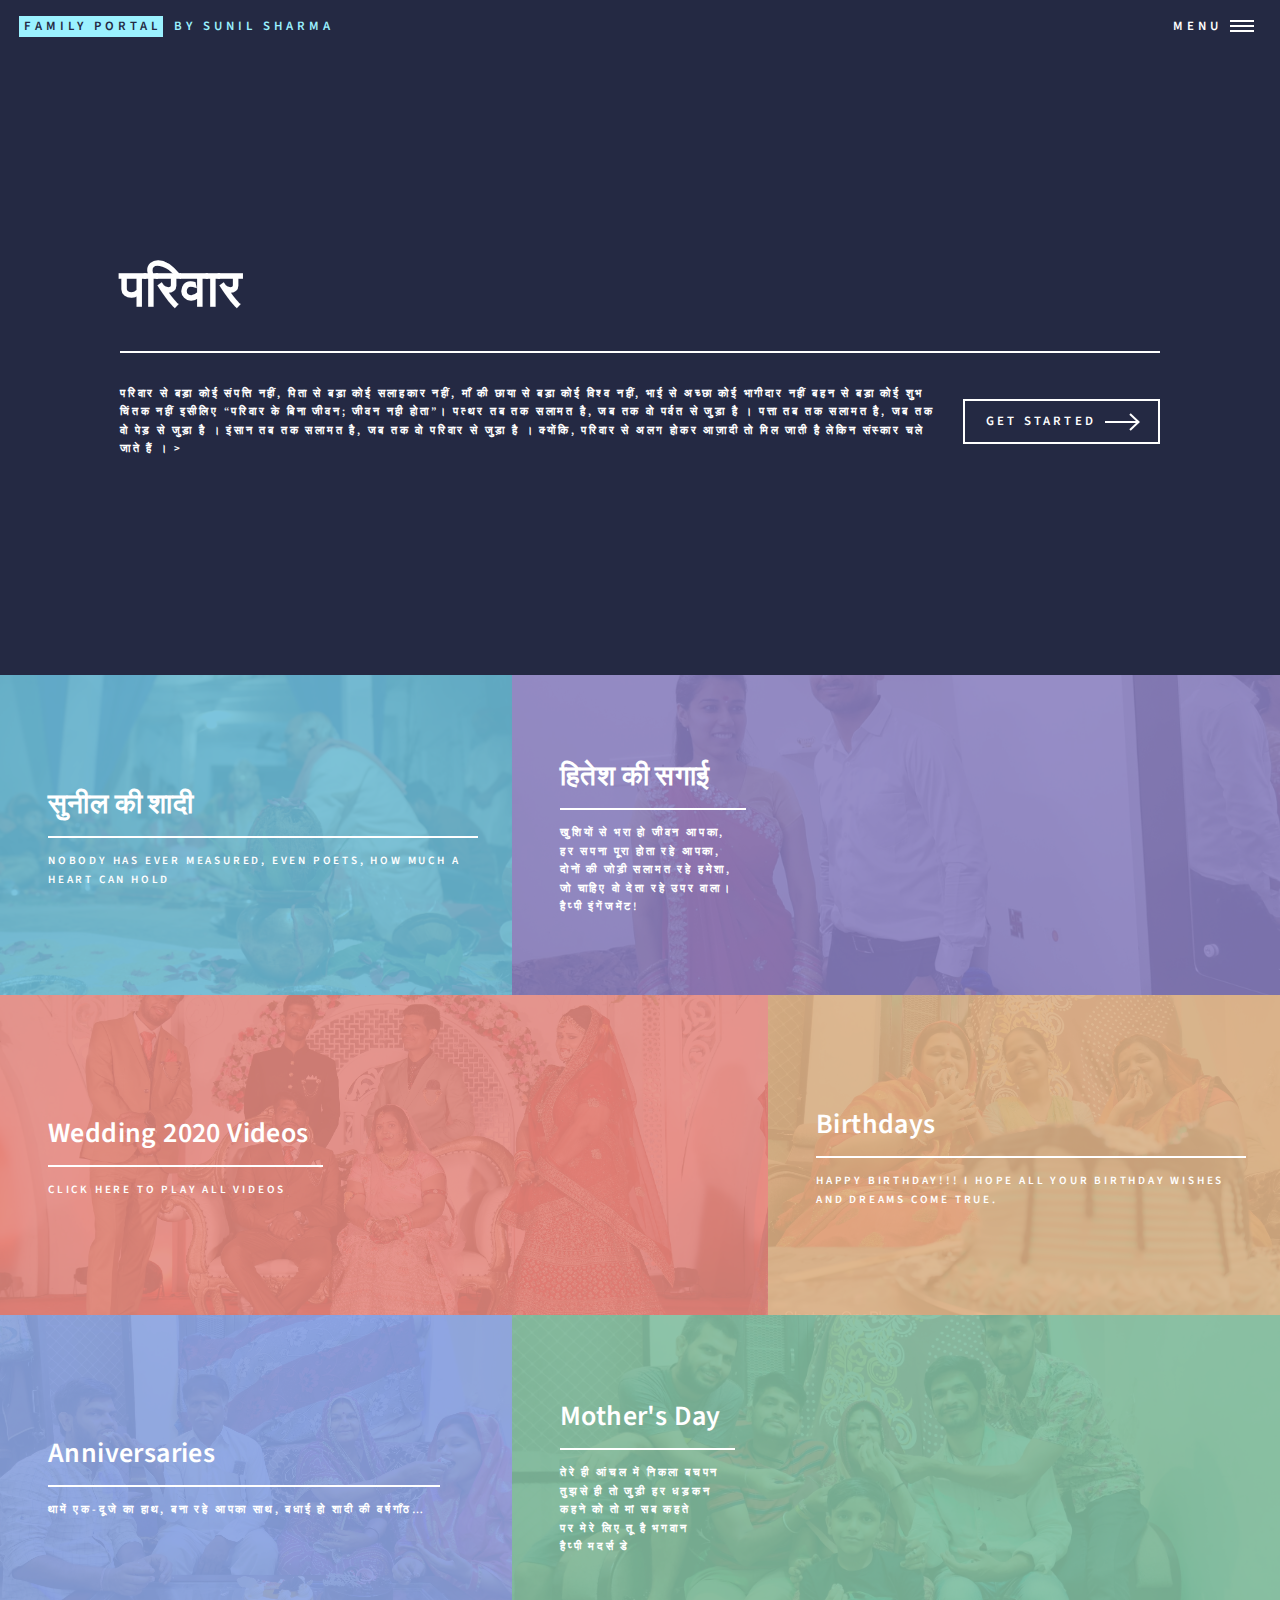
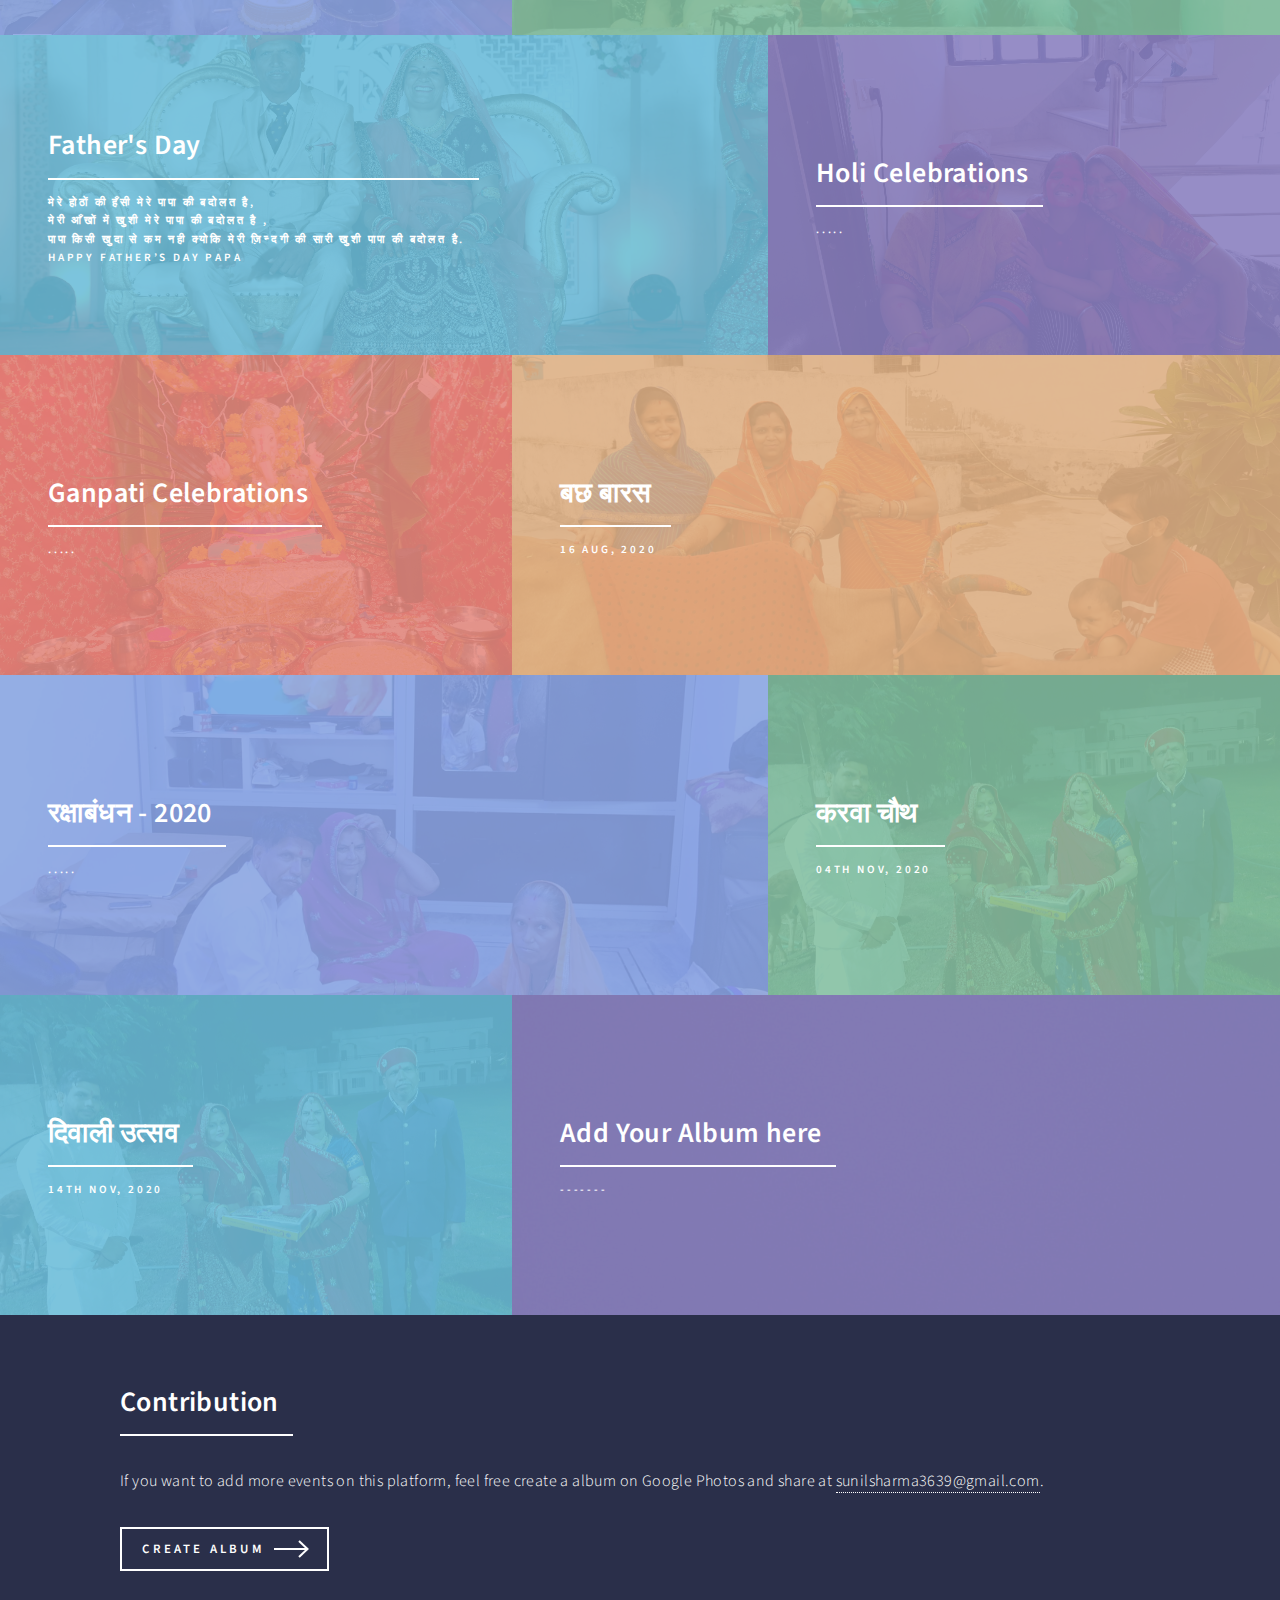
==== index.html @ 364ab940 "sss" ====
<!DOCTYPE HTML>
<!--
	Forty by HTML5 UP
	html5up.net | @ajlkn
	Free for personal and commercial use under the CCA 3.0 license (html5up.net/license)
-->
<html>
	<head>
		<title>गंगा - प्रेम  </title>
		<meta charset="utf-8" />
		<meta name="viewport" content="width=device-width, initial-scale=1, user-scalable=no" />
		<link rel="stylesheet" href="assets/css/main.css" />
		<noscript><link rel="stylesheet" href="assets/css/noscript.css" /></noscript>
		<!-- Global site tag (gtag.js) - Google Analytics -->
<script async src="https://www.googletagmanager.com/gtag/js?id=G-GB2137MVP3"></script>
<script>
  window.dataLayer = window.dataLayer || [];
  function gtag(){dataLayer.push(arguments);}
  gtag('js', new Date());

  gtag('config', 'G-GB2137MVP3');
</script>
	</head>
	<body class="is-preload">

		<!-- Wrapper -->
			<div id="wrapper">

				<!-- Header -->
					<header id="header" class="alt">
						<a href="index.html" class="logo"><strong>Family Portal</strong> <span>by Sunil Sharma</span></a>
						<nav>
							<a href="#menu">Menu</a>
						</nav>
					</header>

				<!-- Menu -->
					<nav id="menu">
						<ul class="links">
							<li><a class="button primary" href="index.html">Home</a></li>
							<li><a href="wedding_2020.html">Wedding 2020</a></li>
							<li><a href="birthdays.html"> Birthdays </a></li>
							<li><a href="ganpati.html"> Ganpati Celebrations </a></li>
							<li><a href="holi.html"> Holi Celebrations </a></li>
							<li><a href="gallery.html"> Gallery </a></li>
							<li><a href="rakhi.html"> Rakhi Celebrations </a></li>
              				<li><a href="celebrations.html" >Celebrations</a></li>
						</ul>
						<ul class="actions stacked">
							<li><a href="index.html" class="button primary fit">Celebrations</a></li>
						</ul>
					</nav>

				<!-- Banner -->
					<section id="banner" class="major">
						<div class="inner">
							<header class="major">
								<h1>परिवार </h1>
							</header>
							<div class="content">
								<p><b>परिवार से बड़ा कोई संपत्ति नहीं, पिता से बड़ा कोई सलाहकार नहीं, माँ की छाया से बड़ा कोई विश्व नहीं, भाई से अच्छा कोई भागीदार नहीं बहन से बड़ा कोई शुभ चिंतक नहीं इसीलिए “परिवार के बिना जीवन; जीवन नही होता”।
पत्थर तब तक सलामत है,
जब तक वो पर्वत से जुड़ा है ।
पत्ता तब तक सलामत है,
जब तक वो पेड़ से जुड़ा है ।
इंसान तब तक सलामत है,
जब तक वो परिवार से जुड़ा है ।
क्योंकि,
परिवार से अलग होकर
आज़ादी तो मिल जाती है
लेकिन
संस्कार चले जाते हैं ।
</b>></p>
								<ul class="actions">
									<li><a href="#one" class="button next scrolly">Get Started</a></li>
								</ul>
							</div>
						</div>
					</section>

				<!-- Main -->
					<div id="main">

						<!-- One -->
							<section id="one" class="tiles">
								<article>
									<span class="image">
										<img src="images/02.jpg" alt="" />
									</span>
									<header class="major">
										<h3><a href="wedding_2020.html" class="link">सुनील की शादी</a></h3>
										<p>Nobody has ever measured, even poets, how much a heart can hold</p>
									</header>
								</article>
								<article>
									<span class="image">
										<img src="images/01.jpg" alt="" />
									</span>
									<header class="major">
										<h3><a href="https://ggle.io/42Y7" target="_blank" class="link">हितेश की सगाई  </a></h3>
										<p>खुशियों से भरा हो जीवन आपका,<br/>
हर सपना पूरा होता रहे आपका,<br/>
दोनों की जोड़ी सलामत रहे हमेशा,<br/>
जो चाहिए वो देता रहे उपर वाला।<br/>
हैप्पी इंगेंजमेंट!</p>
									</header>
								</article>
								<article>
									<span class="image">
										<img src="images/10.jpg" alt="" />
									</span>
									<header class="major">
										<h3><a href="https://www.youtube.com/embed/RzFokQOn29Y?list=PLGcpkUamrv81zxQT11weHl6ibtLSW1YV_" target="_blank" class="link">Wedding 2020 Videos</a></h3>
										<p>Click here to play all videos</p>
									</header>
								</article>
								<article>
									<span class="image">
										<img src="images/04.jpg" alt="" />
									</span>
									<header class="major">
										<h3><a href="birthdays.html" class="link">Birthdays</a></h3>
										<p>Happy birthday!!! I hope all your birthday wishes and dreams come true.</p>
										
									</header>
								</article>
<article>
									<span class="image">
										<img src="images/22.jpg" alt="" />
									</span>
									<header class="major">
										<h3><a href="https://photos.app.goo.gl/xWJBLrLxw61JEroG9" target="_blank" class="link">Anniversaries</a></h3>
										<p>थामें एक-दूजे का हाथ, बना रहे आपका साथ, बधाई हो शादी की वर्षगाँठ…</p>
										
									</header>
								</article>
								<article>
									<span class="image">
										<img src="images/06.jpg" alt="" />
									</span>
									<header class="major">
										<h3><a href="https://photos.app.goo.gl/3EzQBG4w5gfSGHGVA" target="_blank" class="link">Mother's Day</a></h3>
										<p> तेरे ही आंचल में निकला बचपन<br/>
तुझसे ही तो जुड़ी हर धड़कन<br/>
कहने को तो मां सब कहते<br/>
पर मेरे लिए तू है भगवान<br/>
हैप्पी मदर्स डे</p>
									</header>
								</article>
								<article>
									<span class="image">
										<img src="images/24.jpg" alt="" />
									</span>
									<header class="major">
										<h3><a href="https://photos.app.goo.gl/nxKQePS4Kue2ugHt6" target="_blank" class="link">Father's Day</a></h3>
										<p> मेरे होठों की हँसी मेरे पापा की बदोलत है,<br/> मेरी आँखों में खुशी मेरे पापा की बदोलत है ,<br/> पापा किसी खुदा से कम नही क्योकि मेरी ज़िन्दगी की सारी खुशी पापा की बदोलत है.<br/>
Happy Father’s Day Papa</p>
									</header>
								</article>
								<article>
									<span class="image">
										<img src="images/44.jpg" alt="" />
									</span>
									<header class="major">
										<h3><a href="holi.html" target="_blank" class="link">Holi Celebrations</a></h3>
										<p> .....</p>
									</header>
								</article>
								<article>
									<span class="image">
										<img src="images/45.jpg" alt=ganpati"" />
									</span>
									<header class="major">
										<h3><a href="ganpati" target="_blank" class="link">Ganpati Celebrations</a></h3>
										<p> .....</p>
									</header>
								</article>
								<article>
									<span class="image">
										<img src="images/46.jpg" alt="" />
									</span>
									<header class="major">
										<h3><a href="https://photos.app.goo.gl/ooAcSKcz4zHUpnbc7" target="_blank" class="link">बछ बारस</a></h3>
										<p> 16 Aug, 2020</p>
									</header>
								</article>
								
								<article>
									<span class="image">
										<img src="images/47.jpg" alt="" />
									</span>
									<header class="major">
										<h3><a href="https://photos.app.goo.gl/2mfecpuiC6HrGU4TA" target="_blank" class="link">रक्षाबंधन - 2020</a></h3>
										<p> .....</p>
									</header>
								</article>
								<article>
									<span class="image">
										<img src="images/49.jpg" alt="" />
									</span>
									<header class="major">
										<h3><a href="https://photos.app.goo.gl/ZgZDaSqNqKhDWeYU9" target="_blank" class="link">करवा चौथ </a></h3>
										<p> 04th Nov, 2020</p>
									</header>
								</article>
								<article>
									<span class="image">
										<img src="images/49.jpg" alt="" />
									</span>
									<header class="major">
										<h3><a href="https://photos.app.goo.gl/EnFuXnD3VCogvnyC7" target="_blank" class="link">दिवाली उत्सव  </a></h3>
										<p> 14th Nov, 2020</p>
									</header>
								</article>
								<article>
									<span class="image">
										<img src="images/pic05.jpg" alt="" />
									</span>
									<header class="major">
										<h3><a href="#" target="_blank" class="link">Add Your Album here</a></h3>
										<p> ------- </p>
									</header>
								</article>
							</section>

						<!-- Two -->
							<section id="two">
								<div class="inner">
									<header class="major">
										<h2>Contribution</h2>
									</header>
									<p>If you want to add more events on this platform, feel free create a album on Google Photos and share at <a href="mailto: sunilsharma3639@gmail.com">sunilsharma3639@gmail.com</a>.</p>
									<ul class="actions">
										<li><a href="https://photos.app.goo.gl/nxKQePS4Kue2ugHt6" target="_blank" class="button next">Create Album</a></li>
									</ul>
								</div>
							</section>

					</div>

				<!-- //Contact
					<section id="contact">
						<div class="inner">
							<section>
								<form method="post" action="#">
									<div class="fields">
										<div class="field half">
											<label for="name">Name</label>
											<input type="text" name="name" id="name" />
										</div>
										<div class="field half">
											<label for="email">Email</label>
											<input type="text" name="email" id="email" />
										</div>
										<div class="field">
											<label for="message">Message</label>
											<textarea name="message" id="message" rows="6"></textarea>
										</div>
									</div>
									<ul class="actions">
										<li><input type="submit" value="Send Message" class="primary" /></li>
										<li><input type="reset" value="Clear" /></li>
									</ul>
								</form>
							</section>
							<section class="split">
								<section>
									<div class="contact-method">
										<span class="icon solid alt fa-envelope"></span>
										<h3>Email</h3>
										<a href="#">information@untitled.tld</a>
									</div>
								</section>
								<section>
									<div class="contact-method">
										<span class="icon solid alt fa-phone"></span>
										<h3>Phone</h3>
										<span>(000) 000-0000 x12387</span>
									</div>
								</section>
								<section>
									<div class="contact-method">
										<span class="icon solid alt fa-home"></span>
										<h3>Address</h3>
										<span>1234 Somewhere Road #5432<br />
										Nashville, TN 00000<br />
										United States of America</span>
									</div>
								</section>
							</section>
						</div>
					</section>

				//Footer
					<footer id="footer">
						<div class="inner">
							<ul class="icons">
								<li><a href="#" class="icon brands alt fa-twitter"><span class="label">Twitter</span></a></li>
								<li><a href="#" class="icon brands alt fa-facebook-f"><span class="label">Facebook</span></a></li>
								<li><a href="#" class="icon brands alt fa-instagram"><span class="label">Instagram</span></a></li>
								<li><a href="#" class="icon brands alt fa-github"><span class="label">GitHub</span></a></li>
								<li><a href="#" class="icon brands alt fa-linkedin-in"><span class="label">LinkedIn</span></a></li>
							</ul>
							<ul class="copyright">
								<li>&copy; Untitled</li><li>Design: <a href="https://html5up.net">HTML5 UP</a></li>
							</ul>
						</div>
					</footer>
				 -->
			</div>

		<!-- Scripts -->
			<script src="assets/js/jquery.min.js"></script>
			<script src="assets/js/jquery.scrolly.min.js"></script>
			<script src="assets/js/jquery.scrollex.min.js"></script>
			<script src="assets/js/browser.min.js"></script>
			<script src="assets/js/breakpoints.min.js"></script>
			<script src="assets/js/util.js"></script>
			<script src="assets/js/main.js"></script>

	</body>
</html>
---- assets/css/main.css ----
@import url(fontawesome-all.min.css);
@import url("https://fonts.googleapis.com/css?family=Source+Sans+Pro:300,300italic,600,600italic");

/*
	Forty by HTML5 UP
	html5up.net | @ajlkn
	Free for personal and commercial use under the CCA 3.0 license (html5up.net/license)
*/

html, body, div, span, applet, object,
iframe, h1, h2, h3, h4, h5, h6, p, blockquote,
pre, a, abbr, acronym, address, big, cite,
code, del, dfn, em, img, ins, kbd, q, s, samp,
small, strike, strong, sub, sup, tt, var, b,
u, i, center, dl, dt, dd, ol, ul, li, fieldset,
form, label, legend, table, caption, tbody,
tfoot, thead, tr, th, td, article, aside,
canvas, details, embed, figure, figcaption,
footer, header, hgroup, menu, nav, output, ruby,
section, summary, time, mark, audio, video {
	margin: 0;
	padding: 0;
	border: 0;
	font-size: 100%;
	font: inherit;
	vertical-align: baseline;}

article, aside, details, figcaption, figure,
footer, header, hgroup, menu, nav, section {
	display: block;}

body {
	line-height: 1;
}

ol, ul {
	list-style: none;
}

blockquote, q {
	quotes: none;
}

	blockquote:before, blockquote:after, q:before, q:after {
		content: '';
		content: none;
	}

table {
	border-collapse: collapse;
	border-spacing: 0;
}

body {
	-webkit-text-size-adjust: none;
}

mark {
	background-color: transparent;
	color: inherit;
}

input::-moz-focus-inner {
	border: 0;
	padding: 0;
}

input, select, textarea {
	-moz-appearance: none;
	-webkit-appearance: none;
	-ms-appearance: none;
	appearance: none;
}

/* Basic */

	@-ms-viewport {
		width: device-width;
	}

	body {
		-ms-overflow-style: scrollbar;
	}

	@media screen and (max-width: 480px) {

		html, body {
			min-width: 320px;
		}

	}

	html {
		box-sizing: border-box;
	}

	*, *:before, *:after {
		box-sizing: inherit;
	}

	body {
		background: #242943;
	}

		body.is-preload *, body.is-preload *:before, body.is-preload *:after {
			-moz-animation: none !important;
			-webkit-animation: none !important;
			-ms-animation: none !important;
			animation: none !important;
			-moz-transition: none !important;
			-webkit-transition: none !important;
			-ms-transition: none !important;
			transition: none !important;
		}

/* Type */

	body, input, select, textarea {
		color: #ffffff;
		font-family: "Source Sans Pro", Helvetica, sans-serif;
		font-size: 17pt;
		font-weight: 300;
		letter-spacing: 0.025em;
		line-height: 1.65;
	}

		@media screen and (max-width: 1680px) {

			body, input, select, textarea {
				font-size: 14pt;
			}

		}

		@media screen and (max-width: 1280px) {

			body, input, select, textarea {
				font-size: 12pt;
			}

		}

		@media screen and (max-width: 360px) {

			body, input, select, textarea {
				font-size: 11pt;
			}

		}

	a {
		-moz-transition: color 0.2s ease-in-out, border-bottom-color 0.2s ease-in-out;
		-webkit-transition: color 0.2s ease-in-out, border-bottom-color 0.2s ease-in-out;
		-ms-transition: color 0.2s ease-in-out, border-bottom-color 0.2s ease-in-out;
		transition: color 0.2s ease-in-out, border-bottom-color 0.2s ease-in-out;
		border-bottom: dotted 1px;
		color: inherit;
		text-decoration: none;
	}

		a:hover {
			border-bottom-color: transparent;
			color: #9bf1ff !important;
		}

		a:active {
			color: #53e3fb !important;
		}

	strong, b {
		color: #ffffff;
		font-weight: 600;
	}

	em, i {
		font-style: italic;
	}

	p {
		margin: 0 0 2em 0;
	}

	h1, h2, h3, h4, h5, h6 {
		color: #ffffff;
		font-weight: 600;
		line-height: 1.65;
		margin: 0 0 1em 0;
	}

		h1 a, h2 a, h3 a, h4 a, h5 a, h6 a {
			color: inherit;
			border-bottom: 0;
		}

	h1 {
		font-size: 2.5em;
	}

	h2 {
		font-size: 1.75em;
	}

	h3 {
		font-size: 1.35em;
	}

	h4 {
		font-size: 1.1em;
	}

	h5 {
		font-size: 0.9em;
	}

	h6 {
		font-size: 0.7em;
	}

	@media screen and (max-width: 736px) {

		h1 {
			font-size: 2em;
		}

		h2 {
			font-size: 1.5em;
		}

		h3 {
			font-size: 1.25em;
		}

	}

	sub {
		font-size: 0.8em;
		position: relative;
		top: 0.5em;
	}

	sup {
		font-size: 0.8em;
		position: relative;
		top: -0.5em;
	}

	blockquote {
		border-left: solid 4px rgba(212, 212, 255, 0.1);
		font-style: italic;
		margin: 0 0 2em 0;
		padding: 0.5em 0 0.5em 2em;
	}

	code {
		background: rgba(212, 212, 255, 0.035);
		font-family: "Courier New", monospace;
		font-size: 0.9em;
		margin: 0 0.25em;
		padding: 0.25em 0.65em;
	}

	pre {
		-webkit-overflow-scrolling: touch;
		font-family: "Courier New", monospace;
		font-size: 0.9em;
		margin: 0 0 2em 0;
	}

		pre code {
			display: block;
			line-height: 1.75;
			padding: 1em 1.5em;
			overflow-x: auto;
		}

	hr {
		border: 0;
		border-bottom: solid 1px rgba(212, 212, 255, 0.1);
		margin: 2em 0;
	}

		hr.major {
			margin: 3em 0;
		}

	.align-left {
		text-align: left;
	}

	.align-center {
		text-align: center;
	}

	.align-right {
		text-align: right;
	}

/* Row */

	.row {
		display: flex;
		flex-wrap: wrap;
		box-sizing: border-box;
		align-items: stretch;
	}

		.row > * {
			box-sizing: border-box;
		}

		.row.gtr-uniform > * > :last-child {
			margin-bottom: 0;
		}

		.row.aln-left {
			justify-content: flex-start;
		}

		.row.aln-center {
			justify-content: center;
		}

		.row.aln-right {
			justify-content: flex-end;
		}

		.row.aln-top {
			align-items: flex-start;
		}

		.row.aln-middle {
			align-items: center;
		}

		.row.aln-bottom {
			align-items: flex-end;
		}

		.row > .imp {
			order: -1;
		}

		.row > .col-1 {
			width: 8.33333%;
		}

		.row > .off-1 {
			margin-left: 8.33333%;
		}

		.row > .col-2 {
			width: 16.66667%;
		}

		.row > .off-2 {
			margin-left: 16.66667%;
		}

		.row > .col-3 {
			width: 25%;
		}

		.row > .off-3 {
			margin-left: 25%;
		}

		.row > .col-4 {
			width: 33.33333%;
		}

		.row > .off-4 {
			margin-left: 33.33333%;
		}

		.row > .col-5 {
			width: 41.66667%;
		}

		.row > .off-5 {
			margin-left: 41.66667%;
		}

		.row > .col-6 {
			width: 50%;
		}

		.row > .off-6 {
			margin-left: 50%;
		}

		.row > .col-7 {
			width: 58.33333%;
		}

		.row > .off-7 {
			margin-left: 58.33333%;
		}

		.row > .col-8 {
			width: 66.66667%;
		}

		.row > .off-8 {
			margin-left: 66.66667%;
		}

		.row > .col-9 {
			width: 75%;
		}

		.row > .off-9 {
			margin-left: 75%;
		}

		.row > .col-10 {
			width: 83.33333%;
		}

		.row > .off-10 {
			margin-left: 83.33333%;
		}

		.row > .col-11 {
			width: 91.66667%;
		}

		.row > .off-11 {
			margin-left: 91.66667%;
		}

		.row > .col-12 {
			width: 100%;
		}

		.row > .off-12 {
			margin-left: 100%;
		}

		.row.gtr-0 {
			margin-top: 0;
			margin-left: 0em;
		}

			.row.gtr-0 > * {
				padding: 0 0 0 0em;
			}

			.row.gtr-0.gtr-uniform {
				margin-top: 0em;
			}

				.row.gtr-0.gtr-uniform > * {
					padding-top: 0em;
				}

		.row.gtr-25 {
			margin-top: 0;
			margin-left: -0.5em;
		}

			.row.gtr-25 > * {
				padding: 0 0 0 0.5em;
			}

			.row.gtr-25.gtr-uniform {
				margin-top: -0.5em;
			}

				.row.gtr-25.gtr-uniform > * {
					padding-top: 0.5em;
				}

		.row.gtr-50 {
			margin-top: 0;
			margin-left: -1em;
		}

			.row.gtr-50 > * {
				padding: 0 0 0 1em;
			}

			.row.gtr-50.gtr-uniform {
				margin-top: -1em;
			}

				.row.gtr-50.gtr-uniform > * {
					padding-top: 1em;
				}

		.row {
			margin-top: 0;
			margin-left: -2em;
		}

			.row > * {
				padding: 0 0 0 2em;
			}

			.row.gtr-uniform {
				margin-top: -2em;
			}

				.row.gtr-uniform > * {
					padding-top: 2em;
				}

		.row.gtr-150 {
			margin-top: 0;
			margin-left: -3em;
		}

			.row.gtr-150 > * {
				padding: 0 0 0 3em;
			}

			.row.gtr-150.gtr-uniform {
				margin-top: -3em;
			}

				.row.gtr-150.gtr-uniform > * {
					padding-top: 3em;
				}

		.row.gtr-200 {
			margin-top: 0;
			margin-left: -4em;
		}

			.row.gtr-200 > * {
				padding: 0 0 0 4em;
			}

			.row.gtr-200.gtr-uniform {
				margin-top: -4em;
			}

				.row.gtr-200.gtr-uniform > * {
					padding-top: 4em;
				}

		@media screen and (max-width: 1680px) {

			.row {
				display: flex;
				flex-wrap: wrap;
				box-sizing: border-box;
				align-items: stretch;
			}

				.row > * {
					box-sizing: border-box;
				}

				.row.gtr-uniform > * > :last-child {
					margin-bottom: 0;
				}

				.row.aln-left {
					justify-content: flex-start;
				}

				.row.aln-center {
					justify-content: center;
				}

				.row.aln-right {
					justify-content: flex-end;
				}

				.row.aln-top {
					align-items: flex-start;
				}

				.row.aln-middle {
					align-items: center;
				}

				.row.aln-bottom {
					align-items: flex-end;
				}

				.row > .imp-xlarge {
					order: -1;
				}

				.row > .col-1-xlarge {
					width: 8.33333%;
				}

				.row > .off-1-xlarge {
					margin-left: 8.33333%;
				}

				.row > .col-2-xlarge {
					width: 16.66667%;
				}

				.row > .off-2-xlarge {
					margin-left: 16.66667%;
				}

				.row > .col-3-xlarge {
					width: 25%;
				}

				.row > .off-3-xlarge {
					margin-left: 25%;
				}

				.row > .col-4-xlarge {
					width: 33.33333%;
				}

				.row > .off-4-xlarge {
					margin-left: 33.33333%;
				}

				.row > .col-5-xlarge {
					width: 41.66667%;
				}

				.row > .off-5-xlarge {
					margin-left: 41.66667%;
				}

				.row > .col-6-xlarge {
					width: 50%;
				}

				.row > .off-6-xlarge {
					margin-left: 50%;
				}

				.row > .col-7-xlarge {
					width: 58.33333%;
				}

				.row > .off-7-xlarge {
					margin-left: 58.33333%;
				}

				.row > .col-8-xlarge {
					width: 66.66667%;
				}

				.row > .off-8-xlarge {
					margin-left: 66.66667%;
				}

				.row > .col-9-xlarge {
					width: 75%;
				}

				.row > .off-9-xlarge {
					margin-left: 75%;
				}

				.row > .col-10-xlarge {
					width: 83.33333%;
				}

				.row > .off-10-xlarge {
					margin-left: 83.33333%;
				}

				.row > .col-11-xlarge {
					width: 91.66667%;
				}

				.row > .off-11-xlarge {
					margin-left: 91.66667%;
				}

				.row > .col-12-xlarge {
					width: 100%;
				}

				.row > .off-12-xlarge {
					margin-left: 100%;
				}

				.row.gtr-0 {
					margin-top: 0;
					margin-left: 0em;
				}

					.row.gtr-0 > * {
						padding: 0 0 0 0em;
					}

					.row.gtr-0.gtr-uniform {
						margin-top: 0em;
					}

						.row.gtr-0.gtr-uniform > * {
							padding-top: 0em;
						}

				.row.gtr-25 {
					margin-top: 0;
					margin-left: -0.5em;
				}

					.row.gtr-25 > * {
						padding: 0 0 0 0.5em;
					}

					.row.gtr-25.gtr-uniform {
						margin-top: -0.5em;
					}

						.row.gtr-25.gtr-uniform > * {
							padding-top: 0.5em;
						}

				.row.gtr-50 {
					margin-top: 0;
					margin-left: -1em;
				}

					.row.gtr-50 > * {
						padding: 0 0 0 1em;
					}

					.row.gtr-50.gtr-uniform {
						margin-top: -1em;
					}

						.row.gtr-50.gtr-uniform > * {
							padding-top: 1em;
						}

				.row {
					margin-top: 0;
					margin-left: -2em;
				}

					.row > * {
						padding: 0 0 0 2em;
					}

					.row.gtr-uniform {
						margin-top: -2em;
					}

						.row.gtr-uniform > * {
							padding-top: 2em;
						}

				.row.gtr-150 {
					margin-top: 0;
					margin-left: -3em;
				}

					.row.gtr-150 > * {
						padding: 0 0 0 3em;
					}

					.row.gtr-150.gtr-uniform {
						margin-top: -3em;
					}

						.row.gtr-150.gtr-uniform > * {
							padding-top: 3em;
						}

				.row.gtr-200 {
					margin-top: 0;
					margin-left: -4em;
				}

					.row.gtr-200 > * {
						padding: 0 0 0 4em;
					}

					.row.gtr-200.gtr-uniform {
						margin-top: -4em;
					}

						.row.gtr-200.gtr-uniform > * {
							padding-top: 4em;
						}

		}

		@media screen and (max-width: 1280px) {

			.row {
				display: flex;
				flex-wrap: wrap;
				box-sizing: border-box;
				align-items: stretch;
			}

				.row > * {
					box-sizing: border-box;
				}

				.row.gtr-uniform > * > :last-child {
					margin-bottom: 0;
				}

				.row.aln-left {
					justify-content: flex-start;
				}

				.row.aln-center {
					justify-content: center;
				}

				.row.aln-right {
					justify-content: flex-end;
				}

				.row.aln-top {
					align-items: flex-start;
				}

				.row.aln-middle {
					align-items: center;
				}

				.row.aln-bottom {
					align-items: flex-end;
				}

				.row > .imp-large {
					order: -1;
				}

				.row > .col-1-large {
					width: 8.33333%;
				}

				.row > .off-1-large {
					margin-left: 8.33333%;
				}

				.row > .col-2-large {
					width: 16.66667%;
				}

				.row > .off-2-large {
					margin-left: 16.66667%;
				}

				.row > .col-3-large {
					width: 25%;
				}

				.row > .off-3-large {
					margin-left: 25%;
				}

				.row > .col-4-large {
					width: 33.33333%;
				}

				.row > .off-4-large {
					margin-left: 33.33333%;
				}

				.row > .col-5-large {
					width: 41.66667%;
				}

				.row > .off-5-large {
					margin-left: 41.66667%;
				}

				.row > .col-6-large {
					width: 50%;
				}

				.row > .off-6-large {
					margin-left: 50%;
				}

				.row > .col-7-large {
					width: 58.33333%;
				}

				.row > .off-7-large {
					margin-left: 58.33333%;
				}

				.row > .col-8-large {
					width: 66.66667%;
				}

				.row > .off-8-large {
					margin-left: 66.66667%;
				}

				.row > .col-9-large {
					width: 75%;
				}

				.row > .off-9-large {
					margin-left: 75%;
				}

				.row > .col-10-large {
					width: 83.33333%;
				}

				.row > .off-10-large {
					margin-left: 83.33333%;
				}

				.row > .col-11-large {
					width: 91.66667%;
				}

				.row > .off-11-large {
					margin-left: 91.66667%;
				}

				.row > .col-12-large {
					width: 100%;
				}

				.row > .off-12-large {
					margin-left: 100%;
				}

				.row.gtr-0 {
					margin-top: 0;
					margin-left: 0em;
				}

					.row.gtr-0 > * {
						padding: 0 0 0 0em;
					}

					.row.gtr-0.gtr-uniform {
						margin-top: 0em;
					}

						.row.gtr-0.gtr-uniform > * {
							padding-top: 0em;
						}

				.row.gtr-25 {
					margin-top: 0;
					margin-left: -0.375em;
				}

					.row.gtr-25 > * {
						padding: 0 0 0 0.375em;
					}

					.row.gtr-25.gtr-uniform {
						margin-top: -0.375em;
					}

						.row.gtr-25.gtr-uniform > * {
							padding-top: 0.375em;
						}

				.row.gtr-50 {
					margin-top: 0;
					margin-left: -0.75em;
				}

					.row.gtr-50 > * {
						padding: 0 0 0 0.75em;
					}

					.row.gtr-50.gtr-uniform {
						margin-top: -0.75em;
					}

						.row.gtr-50.gtr-uniform > * {
							padding-top: 0.75em;
						}

				.row {
					margin-top: 0;
					margin-left: -1.5em;
				}

					.row > * {
						padding: 0 0 0 1.5em;
					}

					.row.gtr-uniform {
						margin-top: -1.5em;
					}

						.row.gtr-uniform > * {
							padding-top: 1.5em;
						}

				.row.gtr-150 {
					margin-top: 0;
					margin-left: -2.25em;
				}

					.row.gtr-150 > * {
						padding: 0 0 0 2.25em;
					}

					.row.gtr-150.gtr-uniform {
						margin-top: -2.25em;
					}

						.row.gtr-150.gtr-uniform > * {
							padding-top: 2.25em;
						}

				.row.gtr-200 {
					margin-top: 0;
					margin-left: -3em;
				}

					.row.gtr-200 > * {
						padding: 0 0 0 3em;
					}

					.row.gtr-200.gtr-uniform {
						margin-top: -3em;
					}

						.row.gtr-200.gtr-uniform > * {
							padding-top: 3em;
						}

		}

		@media screen and (max-width: 980px) {

			.row {
				display: flex;
				flex-wrap: wrap;
				box-sizing: border-box;
				align-items: stretch;
			}

				.row > * {
					box-sizing: border-box;
				}

				.row.gtr-uniform > * > :last-child {
					margin-bottom: 0;
				}

				.row.aln-left {
					justify-content: flex-start;
				}

				.row.aln-center {
					justify-content: center;
				}

				.row.aln-right {
					justify-content: flex-end;
				}

				.row.aln-top {
					align-items: flex-start;
				}

				.row.aln-middle {
					align-items: center;
				}

				.row.aln-bottom {
					align-items: flex-end;
				}

				.row > .imp-medium {
					order: -1;
				}

				.row > .col-1-medium {
					width: 8.33333%;
				}

				.row > .off-1-medium {
					margin-left: 8.33333%;
				}

				.row > .col-2-medium {
					width: 16.66667%;
				}

				.row > .off-2-medium {
					margin-left: 16.66667%;
				}

				.row > .col-3-medium {
					width: 25%;
				}

				.row > .off-3-medium {
					margin-left: 25%;
				}

				.row > .col-4-medium {
					width: 33.33333%;
				}

				.row > .off-4-medium {
					margin-left: 33.33333%;
				}

				.row > .col-5-medium {
					width: 41.66667%;
				}

				.row > .off-5-medium {
					margin-left: 41.66667%;
				}

				.row > .col-6-medium {
					width: 50%;
				}

				.row > .off-6-medium {
					margin-left: 50%;
				}

				.row > .col-7-medium {
					width: 58.33333%;
				}

				.row > .off-7-medium {
					margin-left: 58.33333%;
				}

				.row > .col-8-medium {
					width: 66.66667%;
				}

				.row > .off-8-medium {
					margin-left: 66.66667%;
				}

				.row > .col-9-medium {
					width: 75%;
				}

				.row > .off-9-medium {
					margin-left: 75%;
				}

				.row > .col-10-medium {
					width: 83.33333%;
				}

				.row > .off-10-medium {
					margin-left: 83.33333%;
				}

				.row > .col-11-medium {
					width: 91.66667%;
				}

				.row > .off-11-medium {
					margin-left: 91.66667%;
				}

				.row > .col-12-medium {
					width: 100%;
				}

				.row > .off-12-medium {
					margin-left: 100%;
				}

				.row.gtr-0 {
					margin-top: 0;
					margin-left: 0em;
				}

					.row.gtr-0 > * {
						padding: 0 0 0 0em;
					}

					.row.gtr-0.gtr-uniform {
						margin-top: 0em;
					}

						.row.gtr-0.gtr-uniform > * {
							padding-top: 0em;
						}

				.row.gtr-25 {
					margin-top: 0;
					margin-left: -0.375em;
				}

					.row.gtr-25 > * {
						padding: 0 0 0 0.375em;
					}

					.row.gtr-25.gtr-uniform {
						margin-top: -0.375em;
					}

						.row.gtr-25.gtr-uniform > * {
							padding-top: 0.375em;
						}

				.row.gtr-50 {
					margin-top: 0;
					margin-left: -0.75em;
				}

					.row.gtr-50 > * {
						padding: 0 0 0 0.75em;
					}

					.row.gtr-50.gtr-uniform {
						margin-top: -0.75em;
					}

						.row.gtr-50.gtr-uniform > * {
							padding-top: 0.75em;
						}

				.row {
					margin-top: 0;
					margin-left: -1.5em;
				}

					.row > * {
						padding: 0 0 0 1.5em;
					}

					.row.gtr-uniform {
						margin-top: -1.5em;
					}

						.row.gtr-uniform > * {
							padding-top: 1.5em;
						}

				.row.gtr-150 {
					margin-top: 0;
					margin-left: -2.25em;
				}

					.row.gtr-150 > * {
						padding: 0 0 0 2.25em;
					}

					.row.gtr-150.gtr-uniform {
						margin-top: -2.25em;
					}

						.row.gtr-150.gtr-uniform > * {
							padding-top: 2.25em;
						}

				.row.gtr-200 {
					margin-top: 0;
					margin-left: -3em;
				}

					.row.gtr-200 > * {
						padding: 0 0 0 3em;
					}

					.row.gtr-200.gtr-uniform {
						margin-top: -3em;
					}

						.row.gtr-200.gtr-uniform > * {
							padding-top: 3em;
						}

		}

		@media screen and (max-width: 736px) {

			.row {
				display: flex;
				flex-wrap: wrap;
				box-sizing: border-box;
				align-items: stretch;
			}

				.row > * {
					box-sizing: border-box;
				}

				.row.gtr-uniform > * > :last-child {
					margin-bottom: 0;
				}

				.row.aln-left {
					justify-content: flex-start;
				}

				.row.aln-center {
					justify-content: center;
				}

				.row.aln-right {
					justify-content: flex-end;
				}

				.row.aln-top {
					align-items: flex-start;
				}

				.row.aln-middle {
					align-items: center;
				}

				.row.aln-bottom {
					align-items: flex-end;
				}

				.row > .imp-small {
					order: -1;
				}

				.row > .col-1-small {
					width: 8.33333%;
				}

				.row > .off-1-small {
					margin-left: 8.33333%;
				}

				.row > .col-2-small {
					width: 16.66667%;
				}

				.row > .off-2-small {
					margin-left: 16.66667%;
				}

				.row > .col-3-small {
					width: 25%;
				}

				.row > .off-3-small {
					margin-left: 25%;
				}

				.row > .col-4-small {
					width: 33.33333%;
				}

				.row > .off-4-small {
					margin-left: 33.33333%;
				}

				.row > .col-5-small {
					width: 41.66667%;
				}

				.row > .off-5-small {
					margin-left: 41.66667%;
				}

				.row > .col-6-small {
					width: 50%;
				}

				.row > .off-6-small {
					margin-left: 50%;
				}

				.row > .col-7-small {
					width: 58.33333%;
				}

				.row > .off-7-small {
					margin-left: 58.33333%;
				}

				.row > .col-8-small {
					width: 66.66667%;
				}

				.row > .off-8-small {
					margin-left: 66.66667%;
				}

				.row > .col-9-small {
					width: 75%;
				}

				.row > .off-9-small {
					margin-left: 75%;
				}

				.row > .col-10-small {
					width: 83.33333%;
				}

				.row > .off-10-small {
					margin-left: 83.33333%;
				}

				.row > .col-11-small {
					width: 91.66667%;
				}

				.row > .off-11-small {
					margin-left: 91.66667%;
				}

				.row > .col-12-small {
					width: 100%;
				}

				.row > .off-12-small {
					margin-left: 100%;
				}

				.row.gtr-0 {
					margin-top: 0;
					margin-left: 0em;
				}

					.row.gtr-0 > * {
						padding: 0 0 0 0em;
					}

					.row.gtr-0.gtr-uniform {
						margin-top: 0em;
					}

						.row.gtr-0.gtr-uniform > * {
							padding-top: 0em;
						}

				.row.gtr-25 {
					margin-top: 0;
					margin-left: -0.3125em;
				}

					.row.gtr-25 > * {
						padding: 0 0 0 0.3125em;
					}

					.row.gtr-25.gtr-uniform {
						margin-top: -0.3125em;
					}

						.row.gtr-25.gtr-uniform > * {
							padding-top: 0.3125em;
						}

				.row.gtr-50 {
					margin-top: 0;
					margin-left: -0.625em;
				}

					.row.gtr-50 > * {
						padding: 0 0 0 0.625em;
					}

					.row.gtr-50.gtr-uniform {
						margin-top: -0.625em;
					}

						.row.gtr-50.gtr-uniform > * {
							padding-top: 0.625em;
						}

				.row {
					margin-top: 0;
					margin-left: -1.25em;
				}

					.row > * {
						padding: 0 0 0 1.25em;
					}

					.row.gtr-uniform {
						margin-top: -1.25em;
					}

						.row.gtr-uniform > * {
							padding-top: 1.25em;
						}

				.row.gtr-150 {
					margin-top: 0;
					margin-left: -1.875em;
				}

					.row.gtr-150 > * {
						padding: 0 0 0 1.875em;
					}

					.row.gtr-150.gtr-uniform {
						margin-top: -1.875em;
					}

						.row.gtr-150.gtr-uniform > * {
							padding-top: 1.875em;
						}

				.row.gtr-200 {
					margin-top: 0;
					margin-left: -2.5em;
				}

					.row.gtr-200 > * {
						padding: 0 0 0 2.5em;
					}

					.row.gtr-200.gtr-uniform {
						margin-top: -2.5em;
					}

						.row.gtr-200.gtr-uniform > * {
							padding-top: 2.5em;
						}

		}

		@media screen and (max-width: 480px) {

			.row {
				display: flex;
				flex-wrap: wrap;
				box-sizing: border-box;
				align-items: stretch;
			}

				.row > * {
					box-sizing: border-box;
				}

				.row.gtr-uniform > * > :last-child {
					margin-bottom: 0;
				}

				.row.aln-left {
					justify-content: flex-start;
				}

				.row.aln-center {
					justify-content: center;
				}

				.row.aln-right {
					justify-content: flex-end;
				}

				.row.aln-top {
					align-items: flex-start;
				}

				.row.aln-middle {
					align-items: center;
				}

				.row.aln-bottom {
					align-items: flex-end;
				}

				.row > .imp-xsmall {
					order: -1;
				}

				.row > .col-1-xsmall {
					width: 8.33333%;
				}

				.row > .off-1-xsmall {
					margin-left: 8.33333%;
				}

				.row > .col-2-xsmall {
					width: 16.66667%;
				}

				.row > .off-2-xsmall {
					margin-left: 16.66667%;
				}

				.row > .col-3-xsmall {
					width: 25%;
				}

				.row > .off-3-xsmall {
					margin-left: 25%;
				}

				.row > .col-4-xsmall {
					width: 33.33333%;
				}

				.row > .off-4-xsmall {
					margin-left: 33.33333%;
				}

				.row > .col-5-xsmall {
					width: 41.66667%;
				}

				.row > .off-5-xsmall {
					margin-left: 41.66667%;
				}

				.row > .col-6-xsmall {
					width: 50%;
				}

				.row > .off-6-xsmall {
					margin-left: 50%;
				}

				.row > .col-7-xsmall {
					width: 58.33333%;
				}

				.row > .off-7-xsmall {
					margin-left: 58.33333%;
				}

				.row > .col-8-xsmall {
					width: 66.66667%;
				}

				.row > .off-8-xsmall {
					margin-left: 66.66667%;
				}

				.row > .col-9-xsmall {
					width: 75%;
				}

				.row > .off-9-xsmall {
					margin-left: 75%;
				}

				.row > .col-10-xsmall {
					width: 83.33333%;
				}

				.row > .off-10-xsmall {
					margin-left: 83.33333%;
				}

				.row > .col-11-xsmall {
					width: 91.66667%;
				}

				.row > .off-11-xsmall {
					margin-left: 91.66667%;
				}

				.row > .col-12-xsmall {
					width: 100%;
				}

				.row > .off-12-xsmall {
					margin-left: 100%;
				}

				.row.gtr-0 {
					margin-top: 0;
					margin-left: 0em;
				}

					.row.gtr-0 > * {
						padding: 0 0 0 0em;
					}

					.row.gtr-0.gtr-uniform {
						margin-top: 0em;
					}

						.row.gtr-0.gtr-uniform > * {
							padding-top: 0em;
						}

				.row.gtr-25 {
					margin-top: 0;
					margin-left: -0.3125em;
				}

					.row.gtr-25 > * {
						padding: 0 0 0 0.3125em;
					}

					.row.gtr-25.gtr-uniform {
						margin-top: -0.3125em;
					}

						.row.gtr-25.gtr-uniform > * {
							padding-top: 0.3125em;
						}

				.row.gtr-50 {
					margin-top: 0;
					margin-left: -0.625em;
				}

					.row.gtr-50 > * {
						padding: 0 0 0 0.625em;
					}

					.row.gtr-50.gtr-uniform {
						margin-top: -0.625em;
					}

						.row.gtr-50.gtr-uniform > * {
							padding-top: 0.625em;
						}

				.row {
					margin-top: 0;
					margin-left: -1.25em;
				}

					.row > * {
						padding: 0 0 0 1.25em;
					}

					.row.gtr-uniform {
						margin-top: -1.25em;
					}

						.row.gtr-uniform > * {
							padding-top: 1.25em;
						}

				.row.gtr-150 {
					margin-top: 0;
					margin-left: -1.875em;
				}

					.row.gtr-150 > * {
						padding: 0 0 0 1.875em;
					}

					.row.gtr-150.gtr-uniform {
						margin-top: -1.875em;
					}

						.row.gtr-150.gtr-uniform > * {
							padding-top: 1.875em;
						}

				.row.gtr-200 {
					margin-top: 0;
					margin-left: -2.5em;
				}

					.row.gtr-200 > * {
						padding: 0 0 0 2.5em;
					}

					.row.gtr-200.gtr-uniform {
						margin-top: -2.5em;
					}

						.row.gtr-200.gtr-uniform > * {
							padding-top: 2.5em;
						}

		}

/* Section/Article */

	section.special, article.special {
		text-align: center;
	}

	header.major {
		width: -moz-max-content;
		width: -webkit-max-content;
		width: -ms-max-content;
		width: max-content;
		margin-bottom: 2em;
	}

		header.major > :first-child {
			margin-bottom: 0;
			width: calc(100% + 0.5em);
		}

			header.major > :first-child:after {
				content: '';
				background-color: #ffffff;
				display: block;
				height: 2px;
				margin: 0.325em 0 0.5em 0;
				width: 100%;
			}

		header.major > p {
			font-size: 0.7em;
			font-weight: 600;
			letter-spacing: 0.25em;
			margin-bottom: 0;
			text-transform: uppercase;
		}

		body.is-ie header.major > :first-child:after {
			max-width: 9em;
		}

		body.is-ie header.major > h1:after {
			max-width: 100% !important;
		}

	@media screen and (max-width: 736px) {

		header.major > p br {
			display: none;
		}

	}

/* Form */

	form {
		margin: 0 0 2em 0;
	}

		form > :last-child {
			margin-bottom: 0;
		}

		form > .fields {
			display: -moz-flex;
			display: -webkit-flex;
			display: -ms-flex;
			display: flex;
			-moz-flex-wrap: wrap;
			-webkit-flex-wrap: wrap;
			-ms-flex-wrap: wrap;
			flex-wrap: wrap;
			width: calc(100% + 3em);
			margin: -1.5em 0 2em -1.5em;
		}

			form > .fields > .field {
				-moz-flex-grow: 0;
				-webkit-flex-grow: 0;
				-ms-flex-grow: 0;
				flex-grow: 0;
				-moz-flex-shrink: 0;
				-webkit-flex-shrink: 0;
				-ms-flex-shrink: 0;
				flex-shrink: 0;
				padding: 1.5em 0 0 1.5em;
				width: calc(100% - 1.5em);
			}

				form > .fields > .field.half {
					width: calc(50% - 0.75em);
				}

				form > .fields > .field.third {
					width: calc(100%/3 - 0.5em);
				}

				form > .fields > .field.quarter {
					width: calc(25% - 0.375em);
				}

		@media screen and (max-width: 480px) {

			form > .fields {
				width: calc(100% + 3em);
				margin: -1.5em 0 2em -1.5em;
			}

				form > .fields > .field {
					padding: 1.5em 0 0 1.5em;
					width: calc(100% - 1.5em);
				}

					form > .fields > .field.half {
						width: calc(100% - 1.5em);
					}

					form > .fields > .field.third {
						width: calc(100% - 1.5em);
					}

					form > .fields > .field.quarter {
						width: calc(100% - 1.5em);
					}

		}

	label {
		color: #ffffff;
		display: block;
		font-size: 0.8em;
		font-weight: 600;
		letter-spacing: 0.25em;
		margin: 0 0 1em 0;
		text-transform: uppercase;
	}

	input[type="text"],
	input[type="password"],
	input[type="email"],
	input[type="tel"],
	input[type="search"],
	input[type="url"],
	select,
	textarea {
		-moz-appearance: none;
		-webkit-appearance: none;
		-ms-appearance: none;
		appearance: none;
		background: rgba(212, 212, 255, 0.035);
		border: none;
		border-radius: 0;
		color: inherit;
		display: block;
		outline: 0;
		padding: 0 1em;
		text-decoration: none;
		width: 100%;
	}

		input[type="text"]:invalid,
		input[type="password"]:invalid,
		input[type="email"]:invalid,
		input[type="tel"]:invalid,
		input[type="search"]:invalid,
		input[type="url"]:invalid,
		select:invalid,
		textarea:invalid {
			box-shadow: none;
		}

		input[type="text"]:focus,
		input[type="password"]:focus,
		input[type="email"]:focus,
		input[type="tel"]:focus,
		input[type="search"]:focus,
		input[type="url"]:focus,
		select:focus,
		textarea:focus {
			border-color: #9bf1ff;
			box-shadow: 0 0 0 2px #9bf1ff;
		}

	select {
		background-image: url("data:image/svg+xml;charset=utf8,%3Csvg xmlns='http://www.w3.org/2000/svg' width='40' height='40' preserveAspectRatio='none' viewBox='0 0 40 40'%3E%3Cpath d='M9.4,12.3l10.4,10.4l10.4-10.4c0.2-0.2,0.5-0.4,0.9-0.4c0.3,0,0.6,0.1,0.9,0.4l3.3,3.3c0.2,0.2,0.4,0.5,0.4,0.9 c0,0.4-0.1,0.6-0.4,0.9L20.7,31.9c-0.2,0.2-0.5,0.4-0.9,0.4c-0.3,0-0.6-0.1-0.9-0.4L4.3,17.3c-0.2-0.2-0.4-0.5-0.4-0.9 c0-0.4,0.1-0.6,0.4-0.9l3.3-3.3c0.2-0.2,0.5-0.4,0.9-0.4S9.1,12.1,9.4,12.3z' fill='rgba(212, 212, 255, 0.1)' /%3E%3C/svg%3E");
		background-size: 1.25rem;
		background-repeat: no-repeat;
		background-position: calc(100% - 1rem) center;
		height: 2.75em;
		padding-right: 2.75em;
		text-overflow: ellipsis;
	}

		select option {
			color: #ffffff;
			background: #242943;
		}

		select:focus::-ms-value {
			background-color: transparent;
		}

		select::-ms-expand {
			display: none;
		}

	input[type="text"],
	input[type="password"],
	input[type="email"],
	input[type="tel"],
	input[type="search"],
	input[type="url"],
	select {
		height: 2.75em;
	}

	textarea {
		padding: 0.75em 1em;
	}

	input[type="checkbox"],
	input[type="radio"] {
		-moz-appearance: none;
		-webkit-appearance: none;
		-ms-appearance: none;
		appearance: none;
		display: block;
		float: left;
		margin-right: -2em;
		opacity: 0;
		width: 1em;
		z-index: -1;
	}

		input[type="checkbox"] + label,
		input[type="radio"] + label {
			text-decoration: none;
			color: #ffffff;
			cursor: pointer;
			display: inline-block;
			font-weight: 300;
			padding-left: 2.65em;
			padding-right: 0.75em;
			position: relative;
		}

			input[type="checkbox"] + label:before,
			input[type="radio"] + label:before {
				-moz-osx-font-smoothing: grayscale;
				-webkit-font-smoothing: antialiased;
				display: inline-block;
				font-style: normal;
				font-variant: normal;
				text-rendering: auto;
				line-height: 1;
				text-transform: none !important;
				font-family: 'Font Awesome 5 Free';
				font-weight: 900;
			}

			input[type="checkbox"] + label:before,
			input[type="radio"] + label:before {
				background: rgba(212, 212, 255, 0.035);
				content: '';
				display: inline-block;
				font-size: 0.8em;
				height: 2.0625em;
				left: 0;
				letter-spacing: 0;
				line-height: 2.0625em;
				position: absolute;
				text-align: center;
				top: 0;
				width: 2.0625em;
			}

		input[type="checkbox"]:checked + label:before,
		input[type="radio"]:checked + label:before {
			background: #ffffff;
			border-color: #9bf1ff;
			content: '\f00c';
			color: #242943;
		}

		input[type="checkbox"]:focus + label:before,
		input[type="radio"]:focus + label:before {
			box-shadow: 0 0 0 2px #9bf1ff;
		}

	input[type="radio"] + label:before {
		border-radius: 100%;
	}

	::-webkit-input-placeholder {
		color: rgba(244, 244, 255, 0.2) !important;
		opacity: 1.0;
	}

	:-moz-placeholder {
		color: rgba(244, 244, 255, 0.2) !important;
		opacity: 1.0;
	}

	::-moz-placeholder {
		color: rgba(244, 244, 255, 0.2) !important;
		opacity: 1.0;
	}

	:-ms-input-placeholder {
		color: rgba(244, 244, 255, 0.2) !important;
		opacity: 1.0;
	}

/* Box */

	.box {
		border: solid 1px rgba(212, 212, 255, 0.1);
		margin-bottom: 2em;
		padding: 1.5em;
	}

		.box > :last-child,
		.box > :last-child > :last-child,
		.box > :last-child > :last-child > :last-child {
			margin-bottom: 0;
		}

		.box.alt {
			border: 0;
			border-radius: 0;
			padding: 0;
		}

/* Icon */

	.icon {
		text-decoration: none;
		border-bottom: none;
		position: relative;
	}

		.icon:before {
			-moz-osx-font-smoothing: grayscale;
			-webkit-font-smoothing: antialiased;
			display: inline-block;
			font-style: normal;
			font-variant: normal;
			text-rendering: auto;
			line-height: 1;
			text-transform: none !important;
			font-family: 'Font Awesome 5 Free';
			font-weight: 400;
		}

		.icon > .label {
			display: none;
		}

		.icon:before {
			line-height: inherit;
		}

		.icon.solid:before {
			font-weight: 900;
		}

		.icon.brands:before {
			font-family: 'Font Awesome 5 Brands';
		}

		.icon.alt:before {
			background-color: #ffffff;
			border-radius: 100%;
			color: #242943;
			display: inline-block;
			height: 2em;
			line-height: 2em;
			text-align: center;
			width: 2em;
		}

	a.icon.alt:before {
		-moz-transition: background-color 0.2s ease-in-out;
		-webkit-transition: background-color 0.2s ease-in-out;
		-ms-transition: background-color 0.2s ease-in-out;
		transition: background-color 0.2s ease-in-out;
	}

	a.icon.alt:hover:before {
		background-color: #6fc3df;
	}

	a.icon.alt:active:before {
		background-color: #37a6cb;
	}

/* Image */

	.image {
		border: 0;
		display: inline-block;
		position: relative;
	}

		.image img {
			display: block;
		}

		.image.left, .image.right {
			max-width: 30%;
		}

			.image.left img, .image.right img {
				width: 100%;
			}

		.image.left {
			float: left;
			margin: 0 1.5em 1.25em 0;
			top: 0.25em;
		}

		.image.right {
			float: right;
			margin: 0 0 1.25em 1.5em;
			top: 0.25em;
		}

		.image.fit {
			display: block;
			margin: 0 0 2em 0;
			width: 100%;
		}

			.image.fit img {
				width: 100%;
			}

		.image.main {
			display: block;
			margin: 2.5em 0;
			width: 100%;
		}

			.image.main img {
				width: 100%;
			}

			@media screen and (max-width: 736px) {

				.image.main {
					margin: 1.5em 0;
				}

			}

/* List */

	ol {
		list-style: decimal;
		margin: 0 0 2em 0;
		padding-left: 1.25em;
	}

		ol li {
			padding-left: 0.25em;
		}

	ul {
		list-style: disc;
		margin: 0 0 2em 0;
		padding-left: 1em;
	}

		ul li {
			padding-left: 0.5em;
		}

		ul.alt {
			list-style: none;
			padding-left: 0;
		}

			ul.alt li {
				border-top: solid 1px rgba(212, 212, 255, 0.1);
				padding: 0.5em 0;
			}

				ul.alt li:first-child {
					border-top: 0;
					padding-top: 0;
				}

	dl {
		margin: 0 0 2em 0;
	}

		dl dt {
			display: block;
			font-weight: 600;
			margin: 0 0 1em 0;
		}

		dl dd {
			margin-left: 2em;
		}

/* Actions */

	ul.actions {
		display: -moz-flex;
		display: -webkit-flex;
		display: -ms-flex;
		display: flex;
		cursor: default;
		list-style: none;
		margin-left: -1em;
		padding-left: 0;
	}

		ul.actions li {
			padding: 0 0 0 1em;
			vertical-align: middle;
		}

		ul.actions.special {
			-moz-justify-content: center;
			-webkit-justify-content: center;
			-ms-justify-content: center;
			justify-content: center;
			width: 100%;
			margin-left: 0;
		}

			ul.actions.special li:first-child {
				padding-left: 0;
			}

		ul.actions.stacked {
			-moz-flex-direction: column;
			-webkit-flex-direction: column;
			-ms-flex-direction: column;
			flex-direction: column;
			margin-left: 0;
		}

			ul.actions.stacked li {
				padding: 1.3em 0 0 0;
			}

				ul.actions.stacked li:first-child {
					padding-top: 0;
				}

		ul.actions.fit {
			width: calc(100% + 1em);
		}

			ul.actions.fit li {
				-moz-flex-grow: 1;
				-webkit-flex-grow: 1;
				-ms-flex-grow: 1;
				flex-grow: 1;
				-moz-flex-shrink: 1;
				-webkit-flex-shrink: 1;
				-ms-flex-shrink: 1;
				flex-shrink: 1;
				width: 100%;
			}

				ul.actions.fit li > * {
					width: 100%;
				}

			ul.actions.fit.stacked {
				width: 100%;
			}

/* Icons */

	ul.icons {
		cursor: default;
		list-style: none;
		padding-left: 0;
	}

		ul.icons li {
			display: inline-block;
			padding: 0 1em 0 0;
		}

			ul.icons li:last-child {
				padding-right: 0;
			}

		@media screen and (max-width: 736px) {

			ul.icons li {
				padding: 0 0.75em 0 0;
			}

		}

/* Pagination */

	ul.pagination {
		cursor: default;
		list-style: none;
		padding-left: 0;
	}

		ul.pagination li {
			display: inline-block;
			padding-left: 0;
			vertical-align: middle;
		}

			ul.pagination li > .page {
				-moz-transition: background-color 0.2s ease-in-out, color 0.2s ease-in-out;
				-webkit-transition: background-color 0.2s ease-in-out, color 0.2s ease-in-out;
				-ms-transition: background-color 0.2s ease-in-out, color 0.2s ease-in-out;
				transition: background-color 0.2s ease-in-out, color 0.2s ease-in-out;
				border-bottom: 0;
				display: inline-block;
				font-size: 0.8em;
				font-weight: 600;
				height: 1.5em;
				line-height: 1.5em;
				margin: 0 0.125em;
				min-width: 1.5em;
				padding: 0 0.5em;
				text-align: center;
			}

				ul.pagination li > .page.active {
					background-color: #ffffff;
					color: #242943;
				}

					ul.pagination li > .page.active:hover {
						background-color: #9bf1ff;
						color: #242943 !important;
					}

					ul.pagination li > .page.active:active {
						background-color: #53e3fb;
					}

			ul.pagination li:first-child {
				padding-right: 0.75em;
			}

			ul.pagination li:last-child {
				padding-left: 0.75em;
			}

		@media screen and (max-width: 480px) {

			ul.pagination li:nth-child(n+2):nth-last-child(n+2) {
				display: none;
			}

			ul.pagination li:first-child {
				padding-right: 0;
			}

		}

/* Table */

	.table-wrapper {
		-webkit-overflow-scrolling: touch;
		overflow-x: auto;
	}

	table {
		margin: 0 0 2em 0;
		width: 100%;
	}

		table tbody tr {
			border: solid 1px rgba(212, 212, 255, 0.1);
			border-left: 0;
			border-right: 0;
		}

			table tbody tr:nth-child(2n + 1) {
				background-color: rgba(212, 212, 255, 0.035);
			}

		table td {
			padding: 0.75em 0.75em;
		}

		table th {
			color: #ffffff;
			font-size: 0.9em;
			font-weight: 600;
			padding: 0 0.75em 0.75em 0.75em;
			text-align: left;
		}

		table thead {
			border-bottom: solid 2px rgba(212, 212, 255, 0.1);
		}

		table tfoot {
			border-top: solid 2px rgba(212, 212, 255, 0.1);
		}

		table.alt {
			border-collapse: separate;
		}

			table.alt tbody tr td {
				border: solid 1px rgba(212, 212, 255, 0.1);
				border-left-width: 0;
				border-top-width: 0;
			}

				table.alt tbody tr td:first-child {
					border-left-width: 1px;
				}

			table.alt tbody tr:first-child td {
				border-top-width: 1px;
			}

			table.alt thead {
				border-bottom: 0;
			}

			table.alt tfoot {
				border-top: 0;
			}

/* Button */

	input[type="submit"],
	input[type="reset"],
	input[type="button"],
	button,
	.button {
		-moz-appearance: none;
		-webkit-appearance: none;
		-ms-appearance: none;
		appearance: none;
		-moz-transition: background-color 0.2s ease-in-out, box-shadow 0.2s ease-in-out, color 0.2s ease-in-out;
		-webkit-transition: background-color 0.2s ease-in-out, box-shadow 0.2s ease-in-out, color 0.2s ease-in-out;
		-ms-transition: background-color 0.2s ease-in-out, box-shadow 0.2s ease-in-out, color 0.2s ease-in-out;
		transition: background-color 0.2s ease-in-out, box-shadow 0.2s ease-in-out, color 0.2s ease-in-out;
		background-color: transparent;
		border: 0;
		border-radius: 0;
		box-shadow: inset 0 0 0 2px #ffffff;
		color: #ffffff;
		cursor: pointer;
		display: inline-block;
		font-size: 0.8em;
		font-weight: 600;
		height: 3.5em;
		letter-spacing: 0.25em;
		line-height: 3.5em;
		padding: 0 1.75em;
		text-align: center;
		text-decoration: none;
		text-transform: uppercase;
		white-space: nowrap;
	}

		input[type="submit"]:hover, input[type="submit"]:active,
		input[type="reset"]:hover,
		input[type="reset"]:active,
		input[type="button"]:hover,
		input[type="button"]:active,
		button:hover,
		button:active,
		.button:hover,
		.button:active {
			box-shadow: inset 0 0 0 2px #9bf1ff;
			color: #9bf1ff;
		}

		input[type="submit"]:active,
		input[type="reset"]:active,
		input[type="button"]:active,
		button:active,
		.button:active {
			background-color: rgba(155, 241, 255, 0.1);
			box-shadow: inset 0 0 0 2px #53e3fb;
			color: #53e3fb;
		}

		input[type="submit"].icon:before,
		input[type="reset"].icon:before,
		input[type="button"].icon:before,
		button.icon:before,
		.button.icon:before {
			margin-right: 0.5em;
		}

		input[type="submit"].fit,
		input[type="reset"].fit,
		input[type="button"].fit,
		button.fit,
		.button.fit {
			width: 100%;
		}

		input[type="submit"].small,
		input[type="reset"].small,
		input[type="button"].small,
		button.small,
		.button.small {
			font-size: 0.6em;
		}

		input[type="submit"].large,
		input[type="reset"].large,
		input[type="button"].large,
		button.large,
		.button.large {
			font-size: 1.25em;
			height: 3em;
			line-height: 3em;
		}

		input[type="submit"].next,
		input[type="reset"].next,
		input[type="button"].next,
		button.next,
		.button.next {
			padding-right: 4.5em;
			position: relative;
		}

			input[type="submit"].next:before, input[type="submit"].next:after,
			input[type="reset"].next:before,
			input[type="reset"].next:after,
			input[type="button"].next:before,
			input[type="button"].next:after,
			button.next:before,
			button.next:after,
			.button.next:before,
			.button.next:after {
				-moz-transition: opacity 0.2s ease-in-out;
				-webkit-transition: opacity 0.2s ease-in-out;
				-ms-transition: opacity 0.2s ease-in-out;
				transition: opacity 0.2s ease-in-out;
				background-position: center right;
				background-repeat: no-repeat;
				background-size: 36px 24px;
				content: '';
				display: block;
				height: 100%;
				position: absolute;
				right: 1.5em;
				top: 0;
				vertical-align: middle;
				width: 36px;
			}

			input[type="submit"].next:before,
			input[type="reset"].next:before,
			input[type="button"].next:before,
			button.next:before,
			.button.next:before {
				background-image: url("data:image/svg+xml;charset=utf8,%3Csvg xmlns='http://www.w3.org/2000/svg' xmlns:xlink='http://www.w3.org/1999/xlink' width='36px' height='24px' viewBox='0 0 36 24' zoomAndPan='disable'%3E%3Cstyle%3Eline %7B stroke: %23ffffff%3B stroke-width: 2px%3B %7D%3C/style%3E%3Cline x1='0' y1='12' x2='34' y2='12' /%3E%3Cline x1='25' y1='4' x2='34' y2='12.5' /%3E%3Cline x1='25' y1='20' x2='34' y2='11.5' /%3E%3C/svg%3E");
			}

			input[type="submit"].next:after,
			input[type="reset"].next:after,
			input[type="button"].next:after,
			button.next:after,
			.button.next:after {
				background-image: url("data:image/svg+xml;charset=utf8,%3Csvg xmlns='http://www.w3.org/2000/svg' xmlns:xlink='http://www.w3.org/1999/xlink' width='36px' height='24px' viewBox='0 0 36 24' zoomAndPan='disable'%3E%3Cstyle%3Eline %7B stroke: %239bf1ff%3B stroke-width: 2px%3B %7D%3C/style%3E%3Cline x1='0' y1='12' x2='34' y2='12' /%3E%3Cline x1='25' y1='4' x2='34' y2='12.5' /%3E%3Cline x1='25' y1='20' x2='34' y2='11.5' /%3E%3C/svg%3E");
				opacity: 0;
				z-index: 1;
			}

			input[type="submit"].next:hover:after, input[type="submit"].next:active:after,
			input[type="reset"].next:hover:after,
			input[type="reset"].next:active:after,
			input[type="button"].next:hover:after,
			input[type="button"].next:active:after,
			button.next:hover:after,
			button.next:active:after,
			.button.next:hover:after,
			.button.next:active:after {
				opacity: 1;
			}

			@media screen and (max-width: 1280px) {

				input[type="submit"].next,
				input[type="reset"].next,
				input[type="button"].next,
				button.next,
				.button.next {
					padding-right: 5em;
				}

			}

		input[type="submit"].primary,
		input[type="reset"].primary,
		input[type="button"].primary,
		button.primary,
		.button.primary {
			background-color: #ffffff;
			box-shadow: none;
			color: #242943;
		}

			input[type="submit"].primary:hover, input[type="submit"].primary:active,
			input[type="reset"].primary:hover,
			input[type="reset"].primary:active,
			input[type="button"].primary:hover,
			input[type="button"].primary:active,
			button.primary:hover,
			button.primary:active,
			.button.primary:hover,
			.button.primary:active {
				background-color: #9bf1ff;
				color: #242943 !important;
			}

			input[type="submit"].primary:active,
			input[type="reset"].primary:active,
			input[type="button"].primary:active,
			button.primary:active,
			.button.primary:active {
				background-color: #53e3fb;
			}

		input[type="submit"].disabled, input[type="submit"]:disabled,
		input[type="reset"].disabled,
		input[type="reset"]:disabled,
		input[type="button"].disabled,
		input[type="button"]:disabled,
		button.disabled,
		button:disabled,
		.button.disabled,
		.button:disabled {
			pointer-events: none;
			cursor: default;
			opacity: 0.25;
		}

/* Tiles */

	.tiles {
		display: -moz-flex;
		display: -webkit-flex;
		display: -ms-flex;
		display: flex;
		-moz-flex-wrap: wrap;
		-webkit-flex-wrap: wrap;
		-ms-flex-wrap: wrap;
		flex-wrap: wrap;
		border-top: 0 !important;
	}

		.tiles + * {
			border-top: 0 !important;
		}

		.tiles article {
			-moz-align-items: center;
			-webkit-align-items: center;
			-ms-align-items: center;
			align-items: center;
			display: -moz-flex;
			display: -webkit-flex;
			display: -ms-flex;
			display: flex;
			-moz-transition: -moz-transform 0.25s ease, opacity 0.25s ease, -moz-filter 1s ease, -webkit-filter 1s ease;
			-webkit-transition: -webkit-transform 0.25s ease, opacity 0.25s ease, -webkit-filter 1s ease, -webkit-filter 1s ease;
			-ms-transition: -ms-transform 0.25s ease, opacity 0.25s ease, -ms-filter 1s ease, -webkit-filter 1s ease;
			transition: transform 0.25s ease, opacity 0.25s ease, filter 1s ease, -webkit-filter 1s ease;
			padding: 4em 4em 2em 4em ;
			background-position: center;
			background-repeat: no-repeat;
			background-size: cover;
			cursor: default;
			height: 40vh;
			max-height: 40em;
			min-height: 23em;
			overflow: hidden;
			position: relative;
			width: 40%;
		}

			.tiles article .image {
				display: none;
			}

			.tiles article header {
				position: relative;
				z-index: 3;
			}

			.tiles article h3 {
				font-size: 1.75em;
			}

				.tiles article h3 a:hover {
					color: inherit !important;
				}

			.tiles article .link.primary {
				border: 0;
				height: 100%;
				left: 0;
				position: absolute;
				top: 0;
				width: 100%;
				z-index: 4;
			}

			.tiles article:before {
				-moz-transition: opacity 0.5s ease;
				-webkit-transition: opacity 0.5s ease;
				-ms-transition: opacity 0.5s ease;
				transition: opacity 0.5s ease;
				bottom: 0;
				content: '';
				display: block;
				height: 100%;
				left: 0;
				opacity: 0.85;
				position: absolute;
				width: 100%;
				z-index: 2;
			}

			.tiles article:after {
				background-color: rgba(36, 41, 67, 0.25);
				content: '';
				display: block;
				height: 100%;
				left: 0;
				position: absolute;
				top: 0;
				width: 100%;
				z-index: 1;
			}

			.tiles article:hover:before {
				opacity: 0;
			}


			.tiles article.is-transitioning {
				-moz-transform: scale(0.95);
				-webkit-transform: scale(0.95);
				-ms-transform: scale(0.95);
				transform: scale(0.95);
				-moz-filter: blur(0.5em);
				-webkit-filter: blur(0.5em);
				-ms-filter: blur(0.5em);
				filter: blur(0.5em);
				opacity: 0;
			}

			.tiles article:nth-child(4n - 1), .tiles article:nth-child(4n - 2) {
				width: 60%;
			}

			.tiles article:nth-child(6n - 5):before {
				background-color: #6fc3df;
			}

			.tiles article:nth-child(6n - 4):before {
				background-color: #8d82c4;
			}

			.tiles article:nth-child(6n - 3):before {
				background-color: #ec8d81;
			}

			.tiles article:nth-child(6n - 2):before {
				background-color: #e7b788;
			}

			.tiles article:nth-child(6n - 1):before {
				background-color: #8ea9e8;
			}

			.tiles article:nth-child(6n):before {
				background-color: #87c5a4;
			}

		@media screen and (max-width: 1280px) {

			.tiles article {
				padding: 4em 3em 2em 3em ;
				height: 30vh;
				max-height: 30em;
				min-height: 20em;
			}

		}

		@media screen and (max-width: 980px) {

			.tiles article {
				width: 50% !important;
			}

		}

		@media screen and (max-width: 736px) {

			.tiles article {
				padding: 3em 1.5em 1em 1.5em ;
				height: 16em;
				max-height: none;
				min-height: 0;
			}

				.tiles article h3 {
					font-size: 1.5em;
				}

		}

		@media screen and (max-width: 480px) {

			.tiles {
				display: block;
			}

				.tiles article {
					height: 20em;
					width: 100% !important;
				}

		}

/* Contact Method */

	.contact-method {
		margin: 0 0 2em 0;
		padding-left: 3.25em;
		position: relative;
	}

		.contact-method .icon {
			left: 0;
			position: absolute;
			top: 0;
		}

		.contact-method h3 {
			margin: 0 0 0.5em 0;
		}

/* Spotlights */

	.spotlights {
		border-top: 0 !important;
	}

		.spotlights + * {
			border-top: 0 !important;
		}

		.spotlights > section {
			display: -moz-flex;
			display: -webkit-flex;
			display: -ms-flex;
			display: flex;
			-moz-flex-direction: row;
			-webkit-flex-direction: row;
			-ms-flex-direction: row;
			flex-direction: row;
			background-color: #2e3450;
		}

			.spotlights > section > .image {
				background-position: center center;
				background-size: cover;
				border-radius: 0;
				display: block;
				position: relative;
				width: 30%;
			}

				.spotlights > section > .image img {
					border-radius: 0;
					display: block;
					width: 100%;
				}

				.spotlights > section > .image:before {
					background: rgba(36, 41, 67, 0.9);
					content: '';
					display: block;
					height: 100%;
					left: 0;
					opacity: 0;
					position: absolute;
					top: 0;
					width: 100%;
				}

			.spotlights > section > .content {
				display: -moz-flex;
				display: -webkit-flex;
				display: -ms-flex;
				display: flex;
				-moz-flex-direction: column;
				-webkit-flex-direction: column;
				-ms-flex-direction: column;
				flex-direction: column;
				-moz-justify-content: center;
				-webkit-justify-content: center;
				-ms-justify-content: center;
				justify-content: center;
				-moz-align-items: center;
				-webkit-align-items: center;
				-ms-align-items: center;
				align-items: center;
				padding: 2em 3em 0.1em 3em ;
				width: 70%;
			}

				.spotlights > section > .content > .inner {
					margin: 0 auto;
					max-width: 100%;
					width: 65em;
				}

			.spotlights > section:nth-child(2n) {
				-moz-flex-direction: row-reverse;
				-webkit-flex-direction: row-reverse;
				-ms-flex-direction: row-reverse;
				flex-direction: row-reverse;
				background-color: #333856;
			}

				.spotlights > section:nth-child(2n) > .content {
					-moz-align-items: -moz-flex-end;
					-webkit-align-items: -webkit-flex-end;
					-ms-align-items: -ms-flex-end;
					align-items: flex-end;
				}

		@media screen and (max-width: 1680px) {

			.spotlights > section > .image {
				width: 40%;
			}

			.spotlights > section > .content {
				width: 60%;
			}

		}

		@media screen and (max-width: 1280px) {

			.spotlights > section > .image {
				width: 45%;
			}

			.spotlights > section > .content {
				width: 55%;
			}

		}

		@media screen and (max-width: 980px) {

			.spotlights > section {
				display: block;
			}

				.spotlights > section > .image {
					width: 100%;
				}

				.spotlights > section > .content {
					padding: 4em 3em 2em 3em ;
					width: 100%;
				}

		}

		@media screen and (max-width: 736px) {

			.spotlights > section > .content {
				padding: 3em 1.5em 1em 1.5em ;
			}

		}

/* Header */

	@-moz-keyframes reveal-header {
		0% {
			top: -4em;
			opacity: 0;
		}

		100% {
			top: 0;
			opacity: 1;
		}
	}

	@-webkit-keyframes reveal-header {
		0% {
			top: -4em;
			opacity: 0;
		}

		100% {
			top: 0;
			opacity: 1;
		}
	}

	@-ms-keyframes reveal-header {
		0% {
			top: -4em;
			opacity: 0;
		}

		100% {
			top: 0;
			opacity: 1;
		}
	}

	@keyframes reveal-header {
		0% {
			top: -4em;
			opacity: 0;
		}

		100% {
			top: 0;
			opacity: 1;
		}
	}

	#header {
		display: -moz-flex;
		display: -webkit-flex;
		display: -ms-flex;
		display: flex;
		background-color: #2a2f4a;
		box-shadow: 0 0 0.25em 0 rgba(0, 0, 0, 0.15);
		cursor: default;
		font-weight: 600;
		height: 3.25em;
		left: 0;
		letter-spacing: 0.25em;
		line-height: 3.25em;
		margin: 0;
		position: fixed;
		text-transform: uppercase;
		top: 0;
		width: 100%;
		z-index: 10000;
	}

		#header .logo {
			border: 0;
			display: inline-block;
			font-size: 0.8em;
			height: inherit;
			line-height: inherit;
			padding: 0 1.5em;
		}

			#header .logo strong {
				-moz-transition: background-color 0.2s ease-in-out, color 0.2s ease-in-out;
				-webkit-transition: background-color 0.2s ease-in-out, color 0.2s ease-in-out;
				-ms-transition: background-color 0.2s ease-in-out, color 0.2s ease-in-out;
				transition: background-color 0.2s ease-in-out, color 0.2s ease-in-out;
				background-color: #ffffff;
				color: #242943;
				display: inline-block;
				line-height: 1.65em;
				margin-right: 0.325em;
				padding: 0 0.125em 0 0.375em;
			}

			#header .logo:hover strong {
				background-color: #9bf1ff;
			}

			#header .logo:active strong {
				background-color: #53e3fb;
			}

		#header nav {
			display: -moz-flex;
			display: -webkit-flex;
			display: -ms-flex;
			display: flex;
			-moz-justify-content: -moz-flex-end;
			-webkit-justify-content: -webkit-flex-end;
			-ms-justify-content: -ms-flex-end;
			justify-content: flex-end;
			-moz-flex-grow: 1;
			-webkit-flex-grow: 1;
			-ms-flex-grow: 1;
			flex-grow: 1;
			height: inherit;
			line-height: inherit;
		}

			#header nav a {
				border: 0;
				display: block;
				font-size: 0.8em;
				height: inherit;
				line-height: inherit;
				padding: 0 0.75em;
				position: relative;
				vertical-align: middle;
			}

				#header nav a:last-child {
					padding-right: 1.5em;
				}

				#header nav a[href="#menu"] {
					padding-right: 3.325em !important;
				}

					#header nav a[href="#menu"]:before, #header nav a[href="#menu"]:after {
						background-image: url("data:image/svg+xml;charset=utf8,%3Csvg xmlns='http://www.w3.org/2000/svg' width='24' height='32' viewBox='0 0 24 32' preserveAspectRatio='none'%3E%3Cstyle%3Eline %7B stroke-width: 2px%3B stroke: %23ffffff%3B %7D%3C/style%3E%3Cline x1='0' y1='11' x2='24' y2='11' /%3E%3Cline x1='0' y1='21' x2='24' y2='21' /%3E%3Cline x1='0' y1='16' x2='24' y2='16' /%3E%3C/svg%3E");
						background-position: center;
						background-repeat: no-repeat;
						background-size: 24px 32px;
						content: '';
						display: block;
						height: 100%;
						position: absolute;
						right: 1.5em;
						top: 0;
						vertical-align: middle;
						width: 24px;
					}

					#header nav a[href="#menu"]:after {
						-moz-transition: opacity 0.2s ease-in-out;
						-webkit-transition: opacity 0.2s ease-in-out;
						-ms-transition: opacity 0.2s ease-in-out;
						transition: opacity 0.2s ease-in-out;
						background-image: url("data:image/svg+xml;charset=utf8,%3Csvg xmlns='http://www.w3.org/2000/svg' width='24' height='32' viewBox='0 0 24 32' preserveAspectRatio='none'%3E%3Cstyle%3Eline %7B stroke-width: 2px%3B stroke: %239bf1ff%3B %7D%3C/style%3E%3Cline x1='0' y1='11' x2='24' y2='11' /%3E%3Cline x1='0' y1='21' x2='24' y2='21' /%3E%3Cline x1='0' y1='16' x2='24' y2='16' /%3E%3C/svg%3E");
						opacity: 0;
						z-index: 1;
					}

					#header nav a[href="#menu"]:hover:after, #header nav a[href="#menu"]:active:after {
						opacity: 1;
					}

					#header nav a[href="#menu"]:last-child {
						padding-right: 3.875em !important;
					}

						#header nav a[href="#menu"]:last-child:before, #header nav a[href="#menu"]:last-child:after {
							right: 2em;
						}

		#header.reveal {
			-moz-animation: reveal-header 0.35s ease;
			-webkit-animation: reveal-header 0.35s ease;
			-ms-animation: reveal-header 0.35s ease;
			animation: reveal-header 0.35s ease;
		}

		#header.alt {
			-moz-transition: opacity 2.5s ease;
			-webkit-transition: opacity 2.5s ease;
			-ms-transition: opacity 2.5s ease;
			transition: opacity 2.5s ease;
			-moz-transition-delay: 0.75s;
			-webkit-transition-delay: 0.75s;
			-ms-transition-delay: 0.75s;
			transition-delay: 0.75s;
			-moz-animation: none;
			-webkit-animation: none;
			-ms-animation: none;
			animation: none;
			background-color: transparent;
			box-shadow: none;
			position: absolute;
		}

			#header.alt.style1 .logo strong {
				color: #6fc3df;
			}

			#header.alt.style2 .logo strong {
				color: #8d82c4;
			}

			#header.alt.style3 .logo strong {
				color: #ec8d81;
			}

			#header.alt.style4 .logo strong {
				color: #e7b788;
			}

			#header.alt.style5 .logo strong {
				color: #8ea9e8;
			}

			#header.alt.style6 .logo strong {
				color: #87c5a4;
			}

		body.is-preload #header.alt {
			opacity: 0;
		}

		@media screen and (max-width: 1680px) {

			#header nav a[href="#menu"] {
				padding-right: 3.75em !important;
			}

				#header nav a[href="#menu"]:last-child {
					padding-right: 4.25em !important;
				}

		}

		@media screen and (max-width: 1280px) {

			#header nav a[href="#menu"] {
				padding-right: 4em !important;
			}

				#header nav a[href="#menu"]:last-child {
					padding-right: 4.5em !important;
				}

		}

		@media screen and (max-width: 736px) {

			#header {
				height: 2.75em;
				line-height: 2.75em;
			}

				#header .logo {
					padding: 0 1em;
				}

				#header nav a {
					padding: 0 0.5em;
				}

					#header nav a:last-child {
						padding-right: 1em;
					}

					#header nav a[href="#menu"] {
						padding-right: 3.25em !important;
					}

						#header nav a[href="#menu"]:before, #header nav a[href="#menu"]:after {
							right: 0.75em;
						}

						#header nav a[href="#menu"]:last-child {
							padding-right: 4em !important;
						}

							#header nav a[href="#menu"]:last-child:before, #header nav a[href="#menu"]:last-child:after {
								right: 1.5em;
							}

		}

		@media screen and (max-width: 480px) {

			#header .logo span {
				display: none;
			}

			#header nav a[href="#menu"] {
				overflow: hidden;
				padding-right: 0 !important;
				text-indent: 5em;
				white-space: nowrap;
				width: 5em;
			}

				#header nav a[href="#menu"]:before, #header nav a[href="#menu"]:after {
					right: 0;
					width: inherit;
				}

				#header nav a[href="#menu"]:last-child:before, #header nav a[href="#menu"]:last-child:after {
					width: 4em;
					right: 0;
				}

		}

/* Banner */

	#banner {
		-moz-align-items: center;
		-webkit-align-items: center;
		-ms-align-items: center;
		align-items: center;
		background-image: url("../../images/family_banner.png");
		display: -moz-flex;
		display: -webkit-flex;
		display: -ms-flex;
		display: flex;
		padding: 6em 0 2em 0 ;
		background-attachment: fixed;
		background-position: center;
		background-repeat: no-repeat;
		background-size: cover;
		border-bottom: 0 !important;
		cursor: default;
		height: 60vh;
		margin-bottom: -3.25em;
		max-height: 32em;
		min-height: 22em;
		position: relative;
		top: -3.25em;
	}

		#banner:after {
			-moz-transition: opacity 2.5s ease;
			-webkit-transition: opacity 2.5s ease;
			-ms-transition: opacity 2.5s ease;
			transition: opacity 2.5s ease;
			-moz-transition-delay: 0.75s;
			-webkit-transition-delay: 0.75s;
			-ms-transition-delay: 0.75s;
			transition-delay: 0.75s;
			pointer-events: none;
			background-color: #242943;
			content: '';
			display: block;
			height: 100%;
			left: 0;
			opacity: 0.85;
			position: absolute;
			top: 0;
			width: 100%;
			z-index: 1;
		}

		#banner h1 {
			font-size: 3.25em;
		}

		#one {
			background-image: url("../../images/44.png");
			display: -moz-flex;
			display: -webkit-flex;
			display: -ms-flex;
			display: flex;
			background-repeat: no-repeat;
			background-size: cover;
		}
		article#reception {
			padding: 1px 1px !important;
		}
		article#reception iframe {
			height: 28rem;
			width: 100%;
		}
		article#reception:before{
				background-color: transparent;
			}

		#one .inner {
			padding: 1em 0 5em 0px;
			margin: 0 auto 0 70px;
		}

		#banner > .inner {
			-moz-transition: opacity 1.5s ease, -moz-transform 0.5s ease-out, -moz-filter 0.5s ease, -webkit-filter 0.5s ease;
			-webkit-transition: opacity 1.5s ease, -webkit-transform 0.5s ease-out, -webkit-filter 0.5s ease, -webkit-filter 0.5s ease;
			-ms-transition: opacity 1.5s ease, -ms-transform 0.5s ease-out, -ms-filter 0.5s ease, -webkit-filter 0.5s ease;
			transition: opacity 1.5s ease, transform 0.5s ease-out, filter 0.5s ease, -webkit-filter 0.5s ease;
			padding: 0 !important;
			position: relative;
			z-index: 2;
		}

			#banner > .inner .image {
				display: none;
			}

			#banner > .inner header {
				width: auto;
			}

				#banner > .inner header > :first-child {
					width: auto;
				}

					#banner > .inner header > :first-child:after {
						max-width: 100%;
					}

			#banner > .inner .content {
				display: -moz-flex;
				display: -webkit-flex;
				display: -ms-flex;
				display: flex;
				-moz-align-items: center;
				-webkit-align-items: center;
				-ms-align-items: center;
				align-items: center;
				margin: 0 0 2em 0;
			}

				#banner > .inner .content > * {
					margin-right: 1.5em;
					margin-bottom: 0;
				}

				#banner > .inner .content > :last-child {
					margin-right: 0;
				}

				#banner > .inner .content p {
					font-size: 0.7em;
					font-weight: 600;
					letter-spacing: 0.25em;
					text-transform: uppercase;
				}

		#banner.major {
			height: 75vh;
			min-height: 30em;
			max-height: 50em;
		}

			#banner.major.alt {
				opacity: 0.75;
			}

		#banner.style1:after {
			background-color: #6fc3df;
		}
		

		#banner.style2:after {
			background-color: #8d82c4;
		}

		#banner.style3:after {
			background-color: #ec8d81;
		}

		#banner.style4:after {
			background-color: #e7b788;
		}

		#banner.style5:after {
			background-color: #8ea9e8;
		}

		#banner.style6:after {
			background-color: #87c5a4;
		}

		body.is-preload #banner:after {
			opacity: 1.0;
		}

		body.is-preload #banner > .inner {
			-moz-filter: blur(0.125em);
			-webkit-filter: blur(0.125em);
			-ms-filter: blur(0.125em);
			filter: blur(0.125em);
			-moz-transform: translateX(-0.5em);
			-webkit-transform: translateX(-0.5em);
			-ms-transform: translateX(-0.5em);
			transform: translateX(-0.5em);
			opacity: 0;
		}

		@media screen and (max-width: 1280px) {

			#banner {
				background-attachment: scroll;
			}

		}

		@media screen and (max-width: 736px) {

			#banner {
				padding: 5em 0 1em 0 ;
				height: auto;
				margin-bottom: -2.75em;
				max-height: none;
				min-height: 0;
				top: -2.75em;
			}

				#banner h1 {
					font-size: 2em;
				}

				#banner > .inner .content {
					display: block;
				}

					#banner > .inner .content > * {
						margin-right: 0;
						margin-bottom: 2em;
					}

				#banner.major {
					height: auto;
					min-height: 0;
					max-height: none;
				}

		}

		@media screen and (max-width: 480px) {

			#banner {
				padding: 6em 0 2em 0 ;
			}

				#banner > .inner .content p br {
					display: none;
				}

				#banner.major {
					padding: 8em 0 4em 0 ;
				}

		}

/* Main */

	#main {
		background-color: #2a2f4a;
	}

		#main > * {
			border-top: solid 1px rgba(212, 212, 255, 0.1);
		}

			#main > *:first-child {
				border-top: 0;
			}

			#main > * > .inner {
				padding: 4em 0 2em 0 ;
				margin: 0 auto;
				max-width: 65em;
				width: calc(100% - 6em);
			}

				@media screen and (max-width: 736px) {

					#main > * > .inner {
						padding: 3em 0 1em 0 ;
						width: calc(100% - 3em);
					}

				}

		#main.alt {
			background-color: transparent;
			border-bottom: solid 1px rgba(212, 212, 255, 0.1);
		}

/* Contact */

	#contact {
		border-bottom: solid 1px rgba(212, 212, 255, 0.1);
		overflow-x: hidden;
	}

		#contact > .inner {
			display: -moz-flex;
			display: -webkit-flex;
			display: -ms-flex;
			display: flex;
			padding: 0 !important;
		}

			#contact > .inner > :nth-child(2n - 1) {
				padding: 4em 3em 2em 0 ;
				border-right: solid 1px rgba(212, 212, 255, 0.1);
				width: 60%;
			}

			#contact > .inner > :nth-child(2n) {
				padding-left: 3em;
				width: 40%;
			}

			#contact > .inner > .split {
				padding: 0;
			}

				#contact > .inner > .split > * {
					padding: 3em 0 1em 3em ;
					position: relative;
				}

					#contact > .inner > .split > *:before {
						border-top: solid 1px rgba(212, 212, 255, 0.1);
						content: '';
						display: block;
						margin-left: -3em;
						position: absolute;
						top: 0;
						width: calc(100vw + 3em);
					}

				#contact > .inner > .split > :first-child:before {
					display: none;
				}

		@media screen and (max-width: 980px) {

			#contact > .inner {
				display: block;
			}

				#contact > .inner > :nth-child(2n - 1) {
					padding: 4em 0 2em 0 ;
					border-right: 0;
					width: 100%;
				}

				#contact > .inner > :nth-child(2n) {
					padding-left: 0;
					width: 100%;
				}

				#contact > .inner > .split > * {
					padding: 3em 0 1em 0 ;
				}

				#contact > .inner > .split > :first-child:before {
					display: block;
				}

		}

		@media screen and (max-width: 736px) {

			#contact > .inner > :nth-child(2n - 1) {
				padding: 3em 0 1em 0 ;
			}

		}

/* Footer */

	#footer .copyright {
		font-size: 0.8em;
		list-style: none;
		padding-left: 0;
	}

		#footer .copyright li {
			border-left: solid 1px rgba(212, 212, 255, 0.1);
			color: rgba(244, 244, 255, 0.2);
			display: inline-block;
			line-height: 1;
			margin-left: 1em;
			padding-left: 1em;
		}

			#footer .copyright li:first-child {
				border-left: 0;
				margin-left: 0;
				padding-left: 0;
			}

	@media screen and (max-width: 480px) {

		#footer .copyright li {
			display: block;
			border-left: 0;
			margin-left: 0;
			padding-left: 0;
			line-height: inherit;
		}

	}

/* Wrapper */

	#wrapper {
		-moz-transition: -moz-filter 0.35s ease, -webkit-filter 0.35s ease, opacity 0.375s ease-out;
		-webkit-transition: -webkit-filter 0.35s ease, -webkit-filter 0.35s ease, opacity 0.375s ease-out;
		-ms-transition: -ms-filter 0.35s ease, -webkit-filter 0.35s ease, opacity 0.375s ease-out;
		transition: filter 0.35s ease, -webkit-filter 0.35s ease, opacity 0.375s ease-out;
		padding-top: 3.25em;
	}

		#wrapper.is-transitioning {
			opacity: 0;
		}

		#wrapper > * > .inner {
			padding: 4em 0 2em 0 ;
			margin: 0 auto;
			max-width: 65em;
			width: calc(100% - 6em);
		}

			@media screen and (max-width: 736px) {

				#wrapper > * > .inner {
					padding: 3em 0 1em 0 ;
					width: calc(100% - 3em);
				}

			}

		@media screen and (max-width: 736px) {

			#wrapper {
				padding-top: 2.75em;
			}

		}

/* Menu */

	#menu {
		-moz-transition: -moz-transform 0.35s ease, opacity 0.35s ease, visibility 0.35s;
		-webkit-transition: -webkit-transform 0.35s ease, opacity 0.35s ease, visibility 0.35s;
		-ms-transition: -ms-transform 0.35s ease, opacity 0.35s ease, visibility 0.35s;
		transition: transform 0.35s ease, opacity 0.35s ease, visibility 0.35s;
		-moz-align-items: center;
		-webkit-align-items: center;
		-ms-align-items: center;
		align-items: center;
		display: -moz-flex;
		display: -webkit-flex;
		display: -ms-flex;
		display: flex;
		-moz-justify-content: center;
		-webkit-justify-content: center;
		-ms-justify-content: center;
		justify-content: center;
		pointer-events: none;
		background: rgba(36, 41, 67, 0.9);
		box-shadow: none;
		height: 100%;
		left: 0;
		opacity: 0;
		overflow: hidden;
		padding: 3em 2em;
		position: fixed;
		top: 0;
		visibility: hidden;
		width: 100%;
		z-index: 10002;
	}

		#menu .inner {
			-moz-transition: -moz-transform 0.35s ease-out, opacity 0.35s ease, visibility 0.35s;
			-webkit-transition: -webkit-transform 0.35s ease-out, opacity 0.35s ease, visibility 0.35s;
			-ms-transition: -ms-transform 0.35s ease-out, opacity 0.35s ease, visibility 0.35s;
			transition: transform 0.35s ease-out, opacity 0.35s ease, visibility 0.35s;
			-moz-transform: rotateX(20deg);
			-webkit-transform: rotateX(20deg);
			-ms-transform: rotateX(20deg);
			transform: rotateX(20deg);
			-webkit-overflow-scrolling: touch;
			max-width: 100%;
			max-height: 100vh;
			opacity: 0;
			overflow: auto;
			text-align: center;
			visibility: hidden;
			width: 18em;
		}

			#menu .inner > :first-child {
				margin-top: 2em;
			}

			#menu .inner > :last-child {
				margin-bottom: 3em;
			}

		#menu ul {
			margin: 0 0 1em 0;
		}

			#menu ul.links {
				list-style: none;
				padding: 0;
			}

				#menu ul.links > li {
					padding: 0;
				}

					#menu ul.links > li > a:not(.button) {
						border: 0;
						border-top: solid 1px rgba(212, 212, 255, 0.1);
						display: block;
						font-size: 0.8em;
						font-weight: 600;
						letter-spacing: 0.25em;
						line-height: 4em;
						text-decoration: none;
						text-transform: uppercase;
					}

					#menu ul.links > li > .button {
						display: block;
						margin: 0.5em 0 0 0;
					}

					#menu ul.links > li:first-child > a:not(.button) {
						border-top: 0 !important;
					}

		#menu .close {
			-moz-transition: color 0.2s ease-in-out;
			-webkit-transition: color 0.2s ease-in-out;
			-ms-transition: color 0.2s ease-in-out;
			transition: color 0.2s ease-in-out;
			-webkit-tap-highlight-color: rgba(0, 0, 0, 0);
			border: 0;
			cursor: pointer;
			display: block;
			height: 4em;
			line-height: 4em;
			overflow: hidden;
			padding-right: 1.25em;
			position: absolute;
			right: 0;
			text-align: right;
			text-indent: 8em;
			top: 0;
			vertical-align: middle;
			white-space: nowrap;
			width: 8em;
		}

			#menu .close:before, #menu .close:after {
				-moz-transition: opacity 0.2s ease-in-out;
				-webkit-transition: opacity 0.2s ease-in-out;
				-ms-transition: opacity 0.2s ease-in-out;
				transition: opacity 0.2s ease-in-out;
				background-position: center;
				background-repeat: no-repeat;
				content: '';
				display: block;
				height: 4em;
				position: absolute;
				right: 0;
				top: 0;
				width: 4em;
			}

			#menu .close:before {
				background-image: url("data:image/svg+xml;charset=utf8,%3Csvg xmlns='http://www.w3.org/2000/svg' xmlns:xlink='http://www.w3.org/1999/xlink' width='20px' height='20px' viewBox='0 0 20 20' zoomAndPan='disable'%3E%3Cstyle%3Eline %7B stroke: %23ffffff%3B stroke-width: 2%3B %7D%3C/style%3E%3Cline x1='0' y1='0' x2='20' y2='20' /%3E%3Cline x1='20' y1='0' x2='0' y2='20' /%3E%3C/svg%3E");
			}

			#menu .close:after {
				background-image: url("data:image/svg+xml;charset=utf8,%3Csvg xmlns='http://www.w3.org/2000/svg' xmlns:xlink='http://www.w3.org/1999/xlink' width='20px' height='20px' viewBox='0 0 20 20' zoomAndPan='disable'%3E%3Cstyle%3Eline %7B stroke: %239bf1ff%3B stroke-width: 2%3B %7D%3C/style%3E%3Cline x1='0' y1='0' x2='20' y2='20' /%3E%3Cline x1='20' y1='0' x2='0' y2='20' /%3E%3C/svg%3E");
				opacity: 0;
			}

			#menu .close:hover:after, #menu .close:active:after {
				opacity: 1;
			}

	body.is-ie #menu {
		background: rgba(42, 47, 74, 0.975);
	}

	body.is-menu-visible #wrapper {
		-moz-filter: blur(0.5em);
		-webkit-filter: blur(0.5em);
		-ms-filter: blur(0.5em);
		filter: blur(0.5em);
	}

	body.is-menu-visible #menu {
		pointer-events: auto;
		opacity: 1;
		visibility: visible;
	}

		body.is-menu-visible #menu .inner {
			-moz-transform: none;
			-webkit-transform: none;
			-ms-transform: none;
			transform: none;
			opacity: 1;
			visibility: visible;
		}
---- assets/css/noscript.css ----
/*
	Forty by HTML5 UP
	html5up.net | @ajlkn
	Free for personal and commercial use under the CCA 3.0 license (html5up.net/license)
*/

/* Banner */

	body.is-preload #banner:after {
		opacity: 0.85;
	}

	body.is-preload #banner > .inner {
		-moz-filter: none;
		-webkit-filter: none;
		-ms-filter: none;
		filter: none;
		-moz-transform: none;
		-webkit-transform: none;
		-ms-transform: none;
		transform: none;
		opacity: 1;
	}
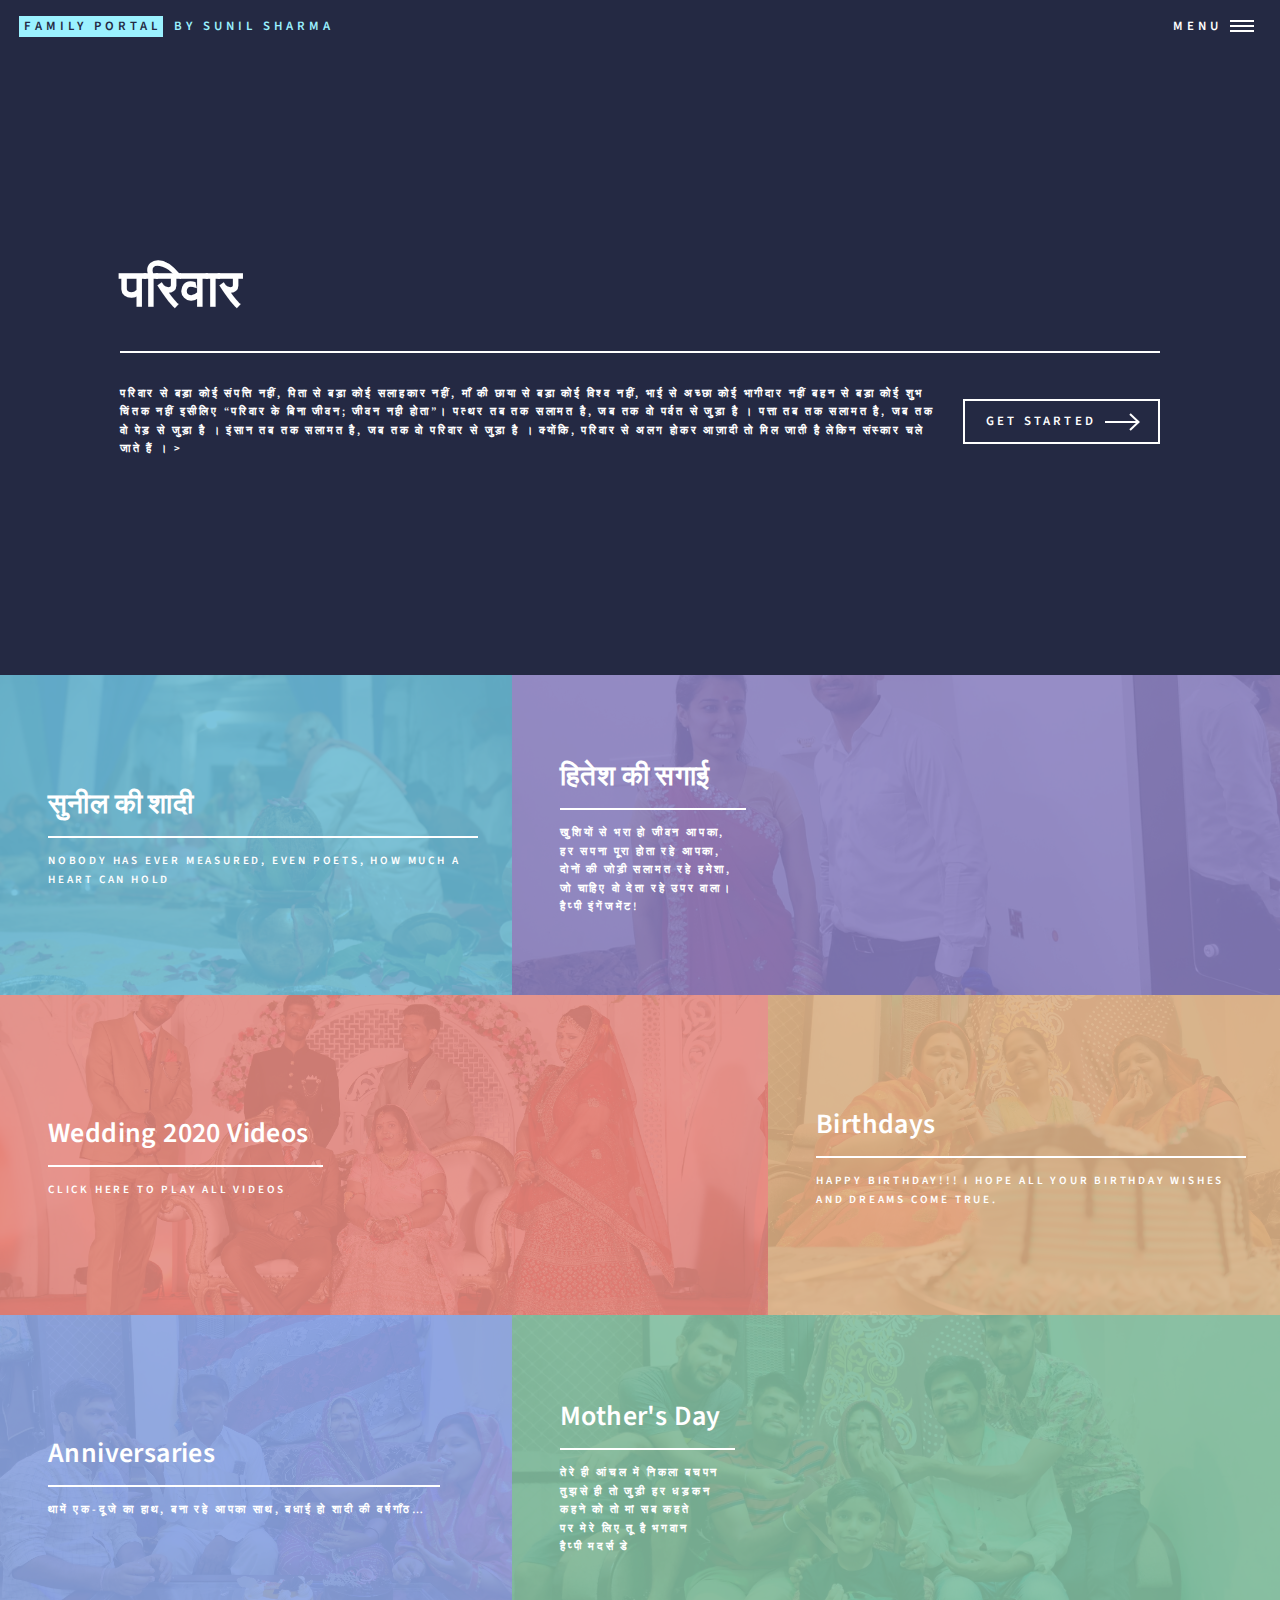
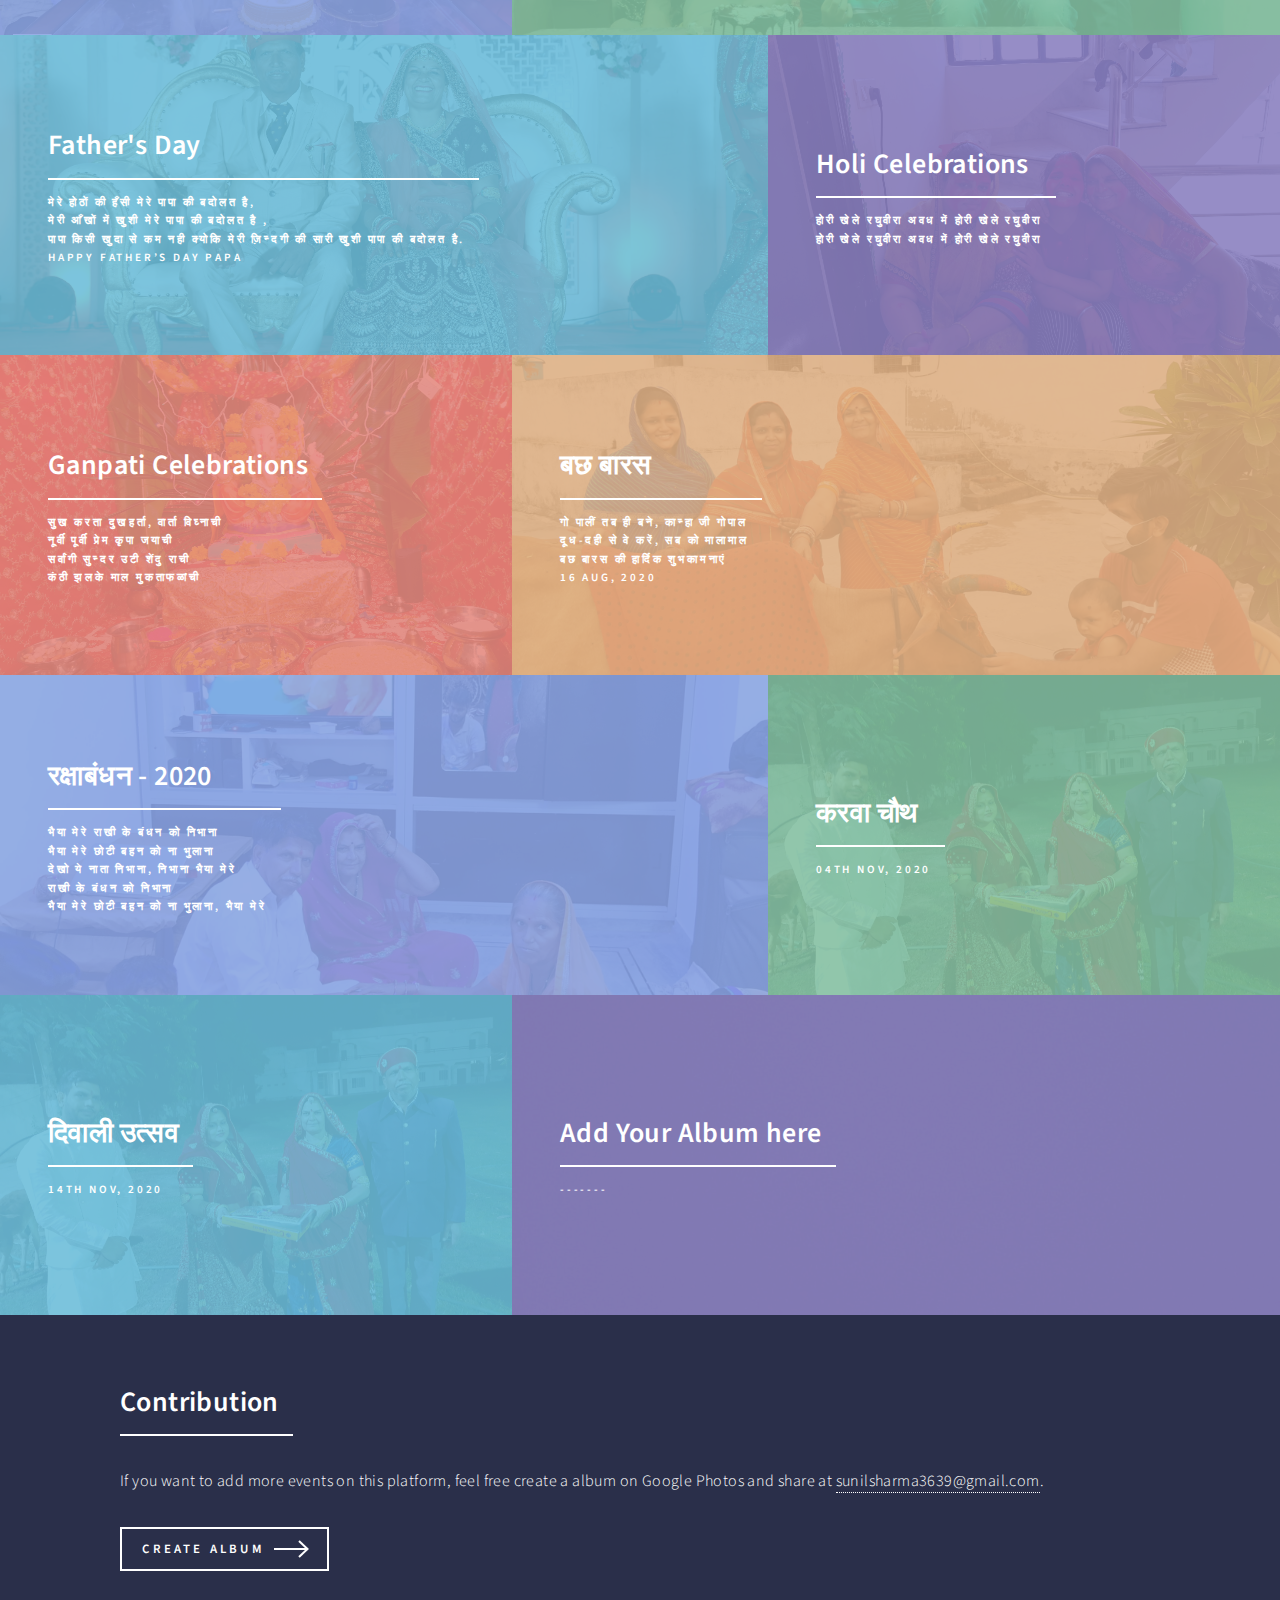
==== commit 2d4477f8: "ddd" ====
--- a/index.html
+++ b/index.html
@@ -11,6 +11,9 @@
 		<meta name="viewport" content="width=device-width, initial-scale=1, user-scalable=no" />
 		<link rel="stylesheet" href="assets/css/main.css" />
 		<noscript><link rel="stylesheet" href="assets/css/noscript.css" /></noscript>
+		<meta property="og:title" content="गंगा - प्रेम  - परिवार फ़ोटोज़ " />
+		<meta property="og:description" content="Collection of all Family events" />
+		<meta property="og:image" content="https://ganga-prem.github.io/images/24.jpg" />
 		<!-- Global site tag (gtag.js) - Google Analytics -->
 <script async src="https://www.googletagmanager.com/gtag/js?id=G-GB2137MVP3"></script>
 <script>
@@ -21,7 +24,7 @@
   gtag('config', 'G-GB2137MVP3');
 </script>
 	</head>
-	<body class="is-preload">
+	<body class="#">
 
 		<!-- Wrapper -->
 			<div id="wrapper">
@@ -46,9 +49,7 @@
 							<li><a href="rakhi.html"> Rakhi Celebrations </a></li>
               				<li><a href="celebrations.html" >Celebrations</a></li>
 						</ul>
-						<ul class="actions stacked">
-							<li><a href="index.html" class="button primary fit">Celebrations</a></li>
-						</ul>
+						
 					</nav>
 
 				<!-- Banner -->
@@ -163,7 +164,9 @@
 									</span>
 									<header class="major">
 										<h3><a href="holi.html" target="_blank" class="link">Holi Celebrations</a></h3>
-										<p> .....</p>
+										<p> होरी खेले रघुवीरा अवध में होरी खेले रघुवीरा <br/>होरी खेले रघुवीरा अवध में होरी खेले रघुवीरा
+
+</p>
 									</header>
 								</article>
 								<article>
@@ -172,7 +175,10 @@
 									</span>
 									<header class="major">
 										<h3><a href="ganpati" target="_blank" class="link">Ganpati Celebrations</a></h3>
-										<p> .....</p>
+										<p> सुख करता दुखहर्ता, वार्ता विघ्नाची<br/>
+नूर्वी पूर्वी प्रेम कृपा जयाची<br/>
+सर्वांगी सुन्दर उटी शेंदु राची<br/>
+कंठी झलके माल मुकताफळांची</p>
 									</header>
 								</article>
 								<article>
@@ -181,7 +187,10 @@
 									</span>
 									<header class="major">
 										<h3><a href="https://photos.app.goo.gl/ooAcSKcz4zHUpnbc7" target="_blank" class="link">बछ बारस</a></h3>
-										<p> 16 Aug, 2020</p>
+										<p> गो पालीं तब ही बने, कान्हा जी गोपाल<br/>
+दूध-दही से वे करें, सब को मालामाल<br/>
+बछ बारस की हार्दिक शुभकामनाएं<br/>
+										16 Aug, 2020</p>
 									</header>
 								</article>
 								
@@ -191,7 +200,9 @@
 									</span>
 									<header class="major">
 										<h3><a href="https://photos.app.goo.gl/2mfecpuiC6HrGU4TA" target="_blank" class="link">रक्षाबंधन - 2020</a></h3>
-										<p> .....</p>
+										<p>भैया मेरे राखी के बंधन को निभाना <br/>भैया मेरे छोटी बहन को ना भुलाना <br/>देखो ये नाता निभाना, निभाना भैया मेरे<br/> राखी के बंधन को निभाना<br/> भैया मेरे छोटी बहन को ना भुलाना, भैया मेरे
+
+</p>
 									</header>
 								</article>
 								<article>
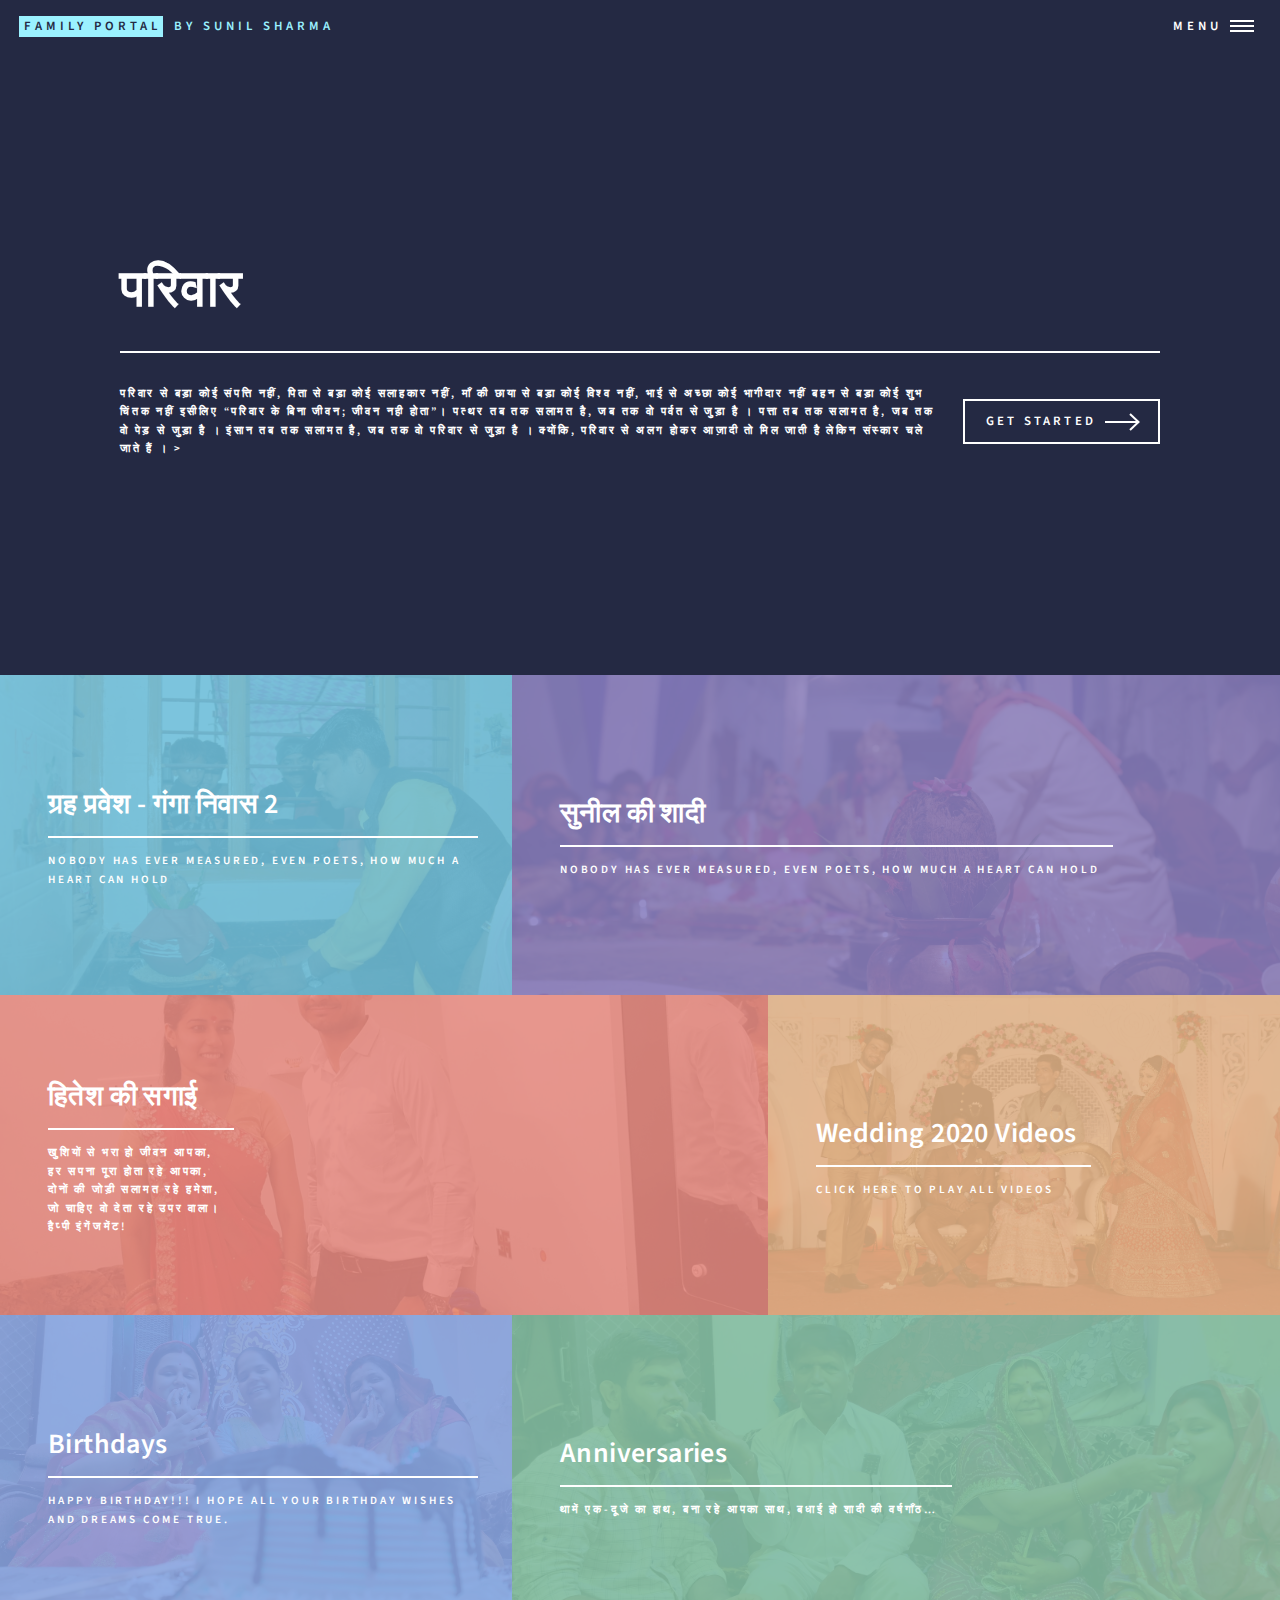
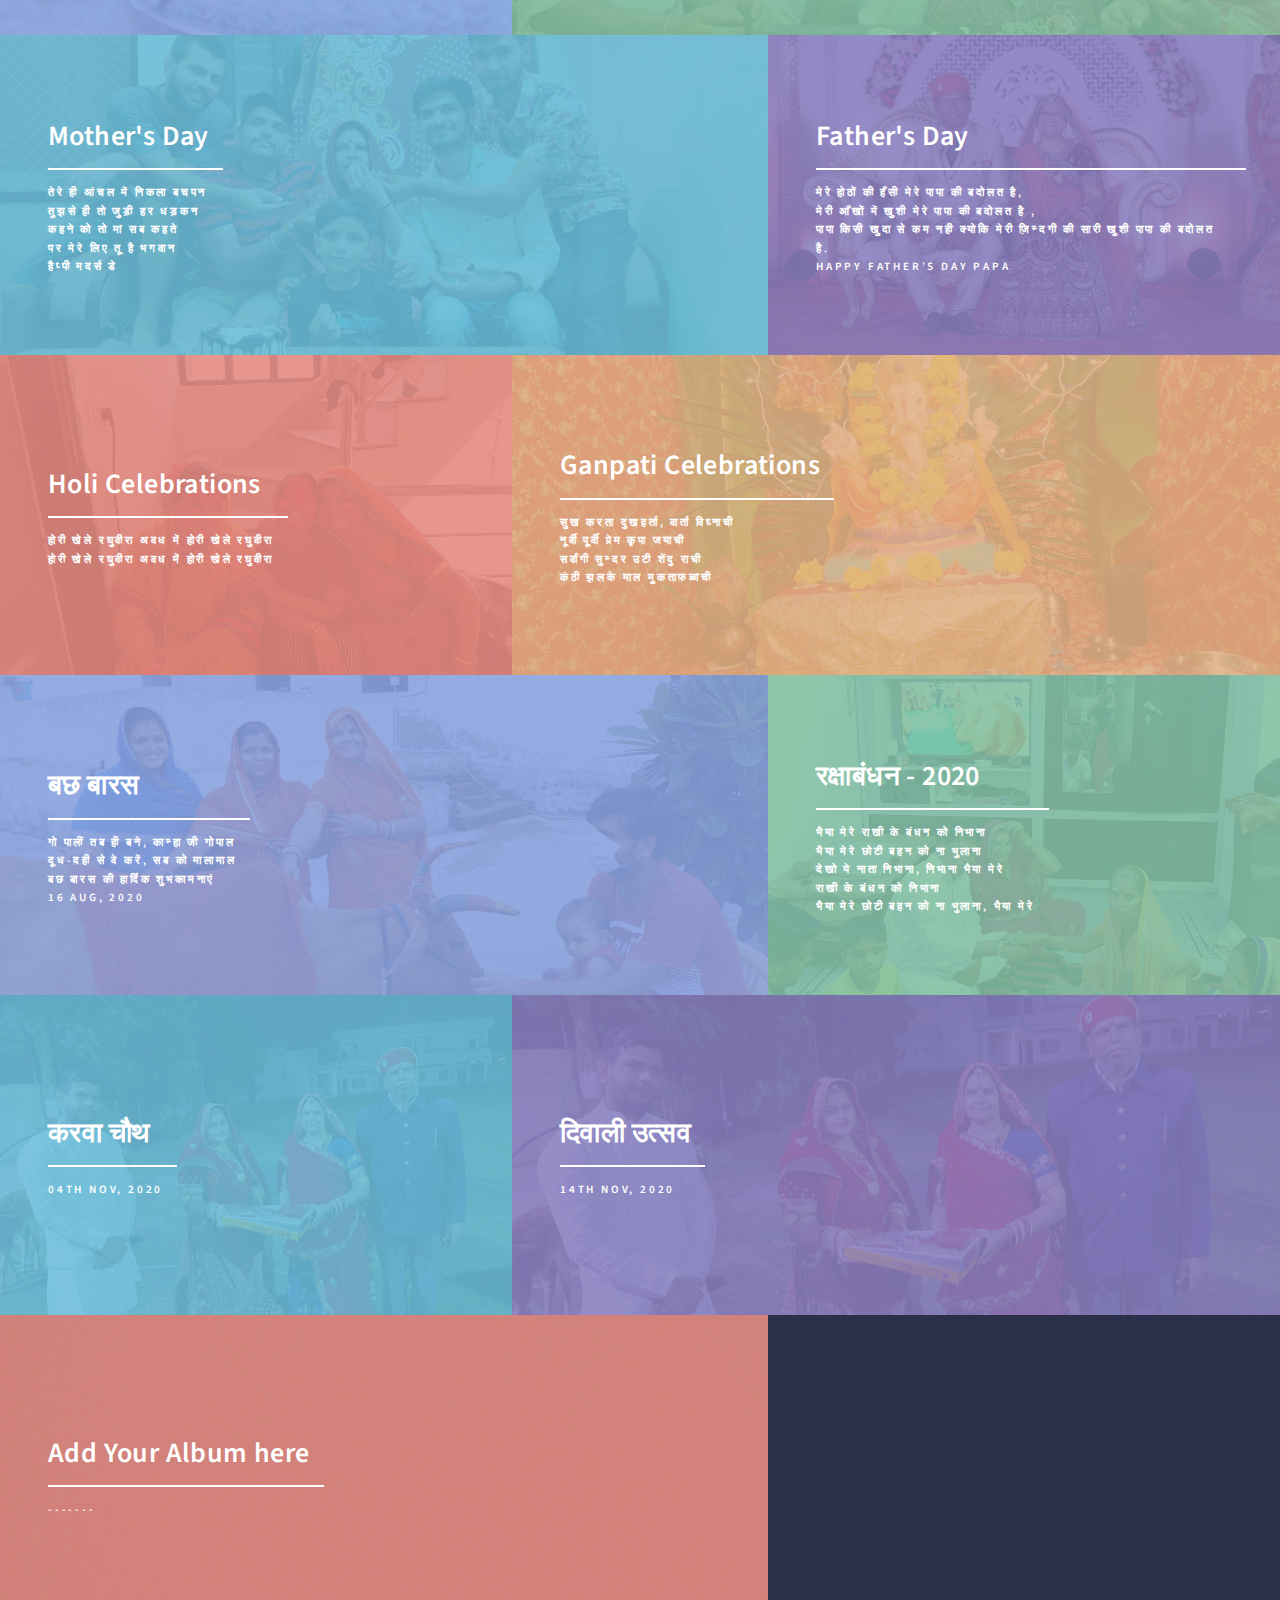
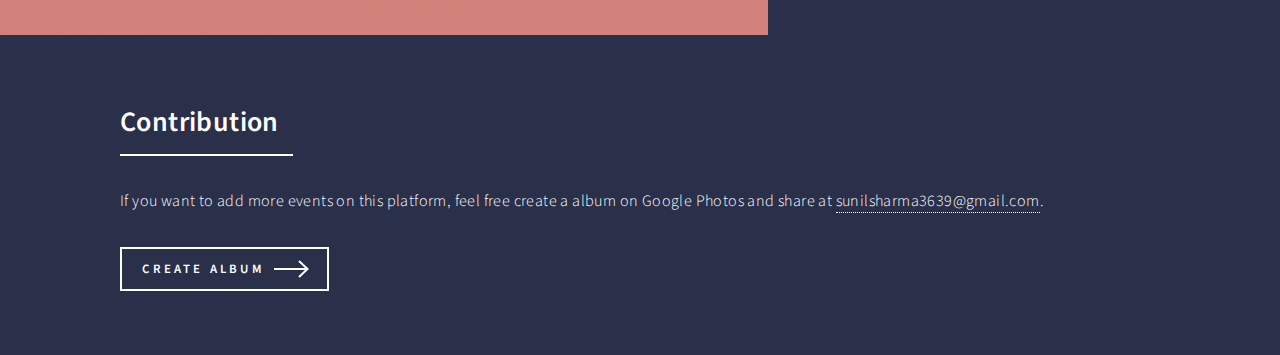
==== commit 84d33404: "Ganga niwas 2" ====
--- a/index.html
+++ b/index.html
@@ -1,20 +1,20 @@
 <!DOCTYPE HTML>
 <!--
-	Forty by HTML5 UP
-	html5up.net | @ajlkn
-	Free for personal and commercial use under the CCA 3.0 license (html5up.net/license)
+  Forty by HTML5 UP
+  html5up.net | @ajlkn
+  Free for personal and commercial use under the CCA 3.0 license (html5up.net/license)
 -->
 <html>
-	<head>
-		<title>गंगा - प्रेम  </title>
-		<meta charset="utf-8" />
-		<meta name="viewport" content="width=device-width, initial-scale=1, user-scalable=no" />
-		<link rel="stylesheet" href="assets/css/main.css" />
-		<noscript><link rel="stylesheet" href="assets/css/noscript.css" /></noscript>
-		<meta property="og:title" content="गंगा - प्रेम  - परिवार फ़ोटोज़ " />
-		<meta property="og:description" content="Collection of all Family events" />
-		<meta property="og:image" content="https://ganga-prem.github.io/images/24.jpg" />
-		<!-- Global site tag (gtag.js) - Google Analytics -->
+  <head>
+    <title>गंगा - प्रेम  </title>
+    <meta charset="utf-8" />
+    <meta name="viewport" content="width=device-width, initial-scale=1, user-scalable=no" />
+    <link rel="stylesheet" href="assets/css/main.css" />
+    <noscript><link rel="stylesheet" href="assets/css/noscript.css" /></noscript>
+    <meta property="og:title" content="गंगा - प्रेम  - परिवार फ़ोटोज़ " />
+    <meta property="og:description" content="Collection of all Family events" />
+    <meta property="og:image" content="https://ganga-prem.github.io/images/24.jpg" />
+    <!-- Global site tag (gtag.js) - Google Analytics -->
 <script async src="https://www.googletagmanager.com/gtag/js?id=G-GB2137MVP3"></script>
 <script>
   window.dataLayer = window.dataLayer || [];
@@ -23,43 +23,46 @@
 
   gtag('config', 'G-GB2137MVP3');
 </script>
-	</head>
-	<body class="#">
-
-		<!-- Wrapper -->
-			<div id="wrapper">
-
-				<!-- Header -->
-					<header id="header" class="alt">
-						<a href="index.html" class="logo"><strong>Family Portal</strong> <span>by Sunil Sharma</span></a>
-						<nav>
-							<a href="#menu">Menu</a>
-						</nav>
-					</header>
-
-				<!-- Menu -->
-					<nav id="menu">
-						<ul class="links">
-							<li><a class="button primary" href="index.html">Home</a></li>
-							<li><a href="wedding_2020.html">Wedding 2020</a></li>
-							<li><a href="birthdays.html"> Birthdays </a></li>
-							<li><a href="ganpati.html"> Ganpati Celebrations </a></li>
-							<li><a href="holi.html"> Holi Celebrations </a></li>
-							<li><a href="gallery.html"> Gallery </a></li>
-							<li><a href="rakhi.html"> Rakhi Celebrations </a></li>
-              				<li><a href="celebrations.html" >Celebrations</a></li>
-						</ul>
-						
-					</nav>
-
-				<!-- Banner -->
-					<section id="banner" class="major">
-						<div class="inner">
-							<header class="major">
-								<h1>परिवार </h1>
-							</header>
-							<div class="content">
-								<p><b>परिवार से बड़ा कोई संपत्ति नहीं, पिता से बड़ा कोई सलाहकार नहीं, माँ की छाया से बड़ा कोई विश्व नहीं, भाई से अच्छा कोई भागीदार नहीं बहन से बड़ा कोई शुभ चिंतक नहीं इसीलिए “परिवार के बिना जीवन; जीवन नही होता”।
+  </head>
+  <body class="#">
+
+    <!-- Wrapper -->
+      <div id="wrapper">
+
+        <!-- Header -->
+          <header id="header" class="alt">
+            <a href="index.html" class="logo"><strong>Family Portal</strong> <span>by Sunil Sharma</span></a>
+            <nav>
+              <a href="#menu">Menu</a>
+            </nav>
+          </header>
+
+        <!-- Menu -->
+          <nav id="menu">
+            <ul class="links">
+              <li><a class="button primary" href="index.html">Home</a></li>
+              
+              <li><a href="ganga_niwas_2.html">Ganga Niwas 2</a></li>
+              <li><a href="wedding_2020.html">Wedding 2020</a></li>
+              <li><a href="birthdays.html"> Birthdays </a></li>
+              <li><a href="ganpati.html"> Ganpati Celebrations </a></li>
+              <li><a href="holi.html"> Holi Celebrations </a></li>
+              <li><a href="gallery.html"> Gallery </a></li>
+              <li><a href="rakhi.html"> Rakhi Celebrations </a></li>
+                      <li><a href="celebrations.html" >Celebrations</a></li>
+                      <li><a href="my_photo.html"> My Photo </a></li>
+            </ul>
+            
+          </nav>
+
+        <!-- Banner -->
+          <section id="banner" class="major">
+            <div class="inner">
+              <header class="major">
+                <h1>परिवार </h1>
+              </header>
+              <div class="content">
+                <p><b>परिवार से बड़ा कोई संपत्ति नहीं, पिता से बड़ा कोई सलाहकार नहीं, माँ की छाया से बड़ा कोई विश्व नहीं, भाई से अच्छा कोई भागीदार नहीं बहन से बड़ा कोई शुभ चिंतक नहीं इसीलिए “परिवार के बिना जीवन; जीवन नही होता”।
 पत्थर तब तक सलामत है,
 जब तक वो पर्वत से जुड़ा है ।
 पत्ता तब तक सलामत है,
@@ -72,262 +75,271 @@
 लेकिन
 संस्कार चले जाते हैं ।
 </b>></p>
-								<ul class="actions">
-									<li><a href="#one" class="button next scrolly">Get Started</a></li>
-								</ul>
-							</div>
-						</div>
-					</section>
-
-				<!-- Main -->
-					<div id="main">
-
-						<!-- One -->
-							<section id="one" class="tiles">
-								<article>
-									<span class="image">
-										<img src="images/02.jpg" alt="" />
-									</span>
-									<header class="major">
-										<h3><a href="wedding_2020.html" class="link">सुनील की शादी</a></h3>
-										<p>Nobody has ever measured, even poets, how much a heart can hold</p>
-									</header>
-								</article>
-								<article>
-									<span class="image">
-										<img src="images/01.jpg" alt="" />
-									</span>
-									<header class="major">
-										<h3><a href="https://ggle.io/42Y7" target="_blank" class="link">हितेश की सगाई  </a></h3>
-										<p>खुशियों से भरा हो जीवन आपका,<br/>
+                <ul class="actions">
+                  <li><a href="#one" class="button next scrolly">Get Started</a></li>
+                </ul>
+              </div>
+            </div>
+          </section>
+
+        <!-- Main -->
+          <div id="main">
+
+            <!-- One -->
+              <section id="one" class="tiles">
+                <article>
+                  <span class="image">
+                    <img src="images/grah_pravesh_dp.jpeg" alt="" />
+                  </span>
+                  <header class="major">
+                    <h3><a href="wedding_2020.html" class="link">ग्रह प्रवेश - गंगा निवास 2</a></h3>
+                    <p>Nobody has ever measured, even poets, how much a heart can hold</p>
+                  </header>
+                </article>
+                <article>
+                  <span class="image">
+                    <img src="images/02.jpg" alt="" />
+                  </span>
+                  <header class="major">
+                    <h3><a href="wedding_2020.html" class="link">सुनील की शादी</a></h3>
+                    <p>Nobody has ever measured, even poets, how much a heart can hold</p>
+                  </header>
+                </article>
+                <article>
+                  <span class="image">
+                    <img src="images/01.jpg" alt="" />
+                  </span>
+                  <header class="major">
+                    <h3><a href="https://photos.app.goo.gl/97zazvgYbgiZZGB79" target="_blank" class="link">हितेश की सगाई  </a></h3>
+                    <p>खुशियों से भरा हो जीवन आपका,<br/>
 हर सपना पूरा होता रहे आपका,<br/>
 दोनों की जोड़ी सलामत रहे हमेशा,<br/>
 जो चाहिए वो देता रहे उपर वाला।<br/>
 हैप्पी इंगेंजमेंट!</p>
-									</header>
-								</article>
-								<article>
-									<span class="image">
-										<img src="images/10.jpg" alt="" />
-									</span>
-									<header class="major">
-										<h3><a href="https://www.youtube.com/embed/RzFokQOn29Y?list=PLGcpkUamrv81zxQT11weHl6ibtLSW1YV_" target="_blank" class="link">Wedding 2020 Videos</a></h3>
-										<p>Click here to play all videos</p>
-									</header>
-								</article>
-								<article>
-									<span class="image">
-										<img src="images/04.jpg" alt="" />
-									</span>
-									<header class="major">
-										<h3><a href="birthdays.html" class="link">Birthdays</a></h3>
-										<p>Happy birthday!!! I hope all your birthday wishes and dreams come true.</p>
-										
-									</header>
-								</article>
+                  </header>
+                </article>
+                <article>
+                  <span class="image">
+                    <img src="images/10.jpg" alt="" />
+                  </span>
+                  <header class="major">
+                    <h3><a href="https://www.youtube.com/embed/RzFokQOn29Y?list=PLGcpkUamrv81zxQT11weHl6ibtLSW1YV_" target="_blank" class="link">Wedding 2020 Videos</a></h3>
+                    <p>Click here to play all videos</p>
+                  </header>
+                </article>
+                <article>
+                  <span class="image">
+                    <img src="images/04.jpg" alt="" />
+                  </span>
+                  <header class="major">
+                    <h3><a href="birthdays.html" class="link">Birthdays</a></h3>
+                    <p>Happy birthday!!! I hope all your birthday wishes and dreams come true.</p>
+                    
+                  </header>
+                </article>
 <article>
-									<span class="image">
-										<img src="images/22.jpg" alt="" />
-									</span>
-									<header class="major">
-										<h3><a href="https://photos.app.goo.gl/xWJBLrLxw61JEroG9" target="_blank" class="link">Anniversaries</a></h3>
-										<p>थामें एक-दूजे का हाथ, बना रहे आपका साथ, बधाई हो शादी की वर्षगाँठ…</p>
-										
-									</header>
-								</article>
-								<article>
-									<span class="image">
-										<img src="images/06.jpg" alt="" />
-									</span>
-									<header class="major">
-										<h3><a href="https://photos.app.goo.gl/3EzQBG4w5gfSGHGVA" target="_blank" class="link">Mother's Day</a></h3>
-										<p> तेरे ही आंचल में निकला बचपन<br/>
+                  <span class="image">
+                    <img src="images/22.jpg" alt="" />
+                  </span>
+                  <header class="major">
+                    <h3><a href="https://photos.app.goo.gl/xWJBLrLxw61JEroG9" target="_blank" class="link">Anniversaries</a></h3>
+                    <p>थामें एक-दूजे का हाथ, बना रहे आपका साथ, बधाई हो शादी की वर्षगाँठ…</p>
+                    
+                  </header>
+                </article>
+                <article>
+                  <span class="image">
+                    <img src="images/06.jpg" alt="" />
+                  </span>
+                  <header class="major">
+                    <h3><a href="https://photos.app.goo.gl/3EzQBG4w5gfSGHGVA" target="_blank" class="link">Mother's Day</a></h3>
+                    <p> तेरे ही आंचल में निकला बचपन<br/>
 तुझसे ही तो जुड़ी हर धड़कन<br/>
 कहने को तो मां सब कहते<br/>
 पर मेरे लिए तू है भगवान<br/>
 हैप्पी मदर्स डे</p>
-									</header>
-								</article>
-								<article>
-									<span class="image">
-										<img src="images/24.jpg" alt="" />
-									</span>
-									<header class="major">
-										<h3><a href="https://photos.app.goo.gl/nxKQePS4Kue2ugHt6" target="_blank" class="link">Father's Day</a></h3>
-										<p> मेरे होठों की हँसी मेरे पापा की बदोलत है,<br/> मेरी आँखों में खुशी मेरे पापा की बदोलत है ,<br/> पापा किसी खुदा से कम नही क्योकि मेरी ज़िन्दगी की सारी खुशी पापा की बदोलत है.<br/>
+                  </header>
+                </article>
+                <article>
+                  <span class="image">
+                    <img src="images/24.jpg" alt="" />
+                  </span>
+                  <header class="major">
+                    <h3><a href="https://photos.app.goo.gl/nxKQePS4Kue2ugHt6" target="_blank" class="link">Father's Day</a></h3>
+                    <p> मेरे होठों की हँसी मेरे पापा की बदोलत है,<br/> मेरी आँखों में खुशी मेरे पापा की बदोलत है ,<br/> पापा किसी खुदा से कम नही क्योकि मेरी ज़िन्दगी की सारी खुशी पापा की बदोलत है.<br/>
 Happy Father’s Day Papa</p>
-									</header>
-								</article>
-								<article>
-									<span class="image">
-										<img src="images/44.jpg" alt="" />
-									</span>
-									<header class="major">
-										<h3><a href="holi.html" target="_blank" class="link">Holi Celebrations</a></h3>
-										<p> होरी खेले रघुवीरा अवध में होरी खेले रघुवीरा <br/>होरी खेले रघुवीरा अवध में होरी खेले रघुवीरा
+                  </header>
+                </article>
+                <article>
+                  <span class="image">
+                    <img src="images/44.jpg" alt="" />
+                  </span>
+                  <header class="major">
+                    <h3><a href="holi.html" target="_blank" class="link">Holi Celebrations</a></h3>
+                    <p> होरी खेले रघुवीरा अवध में होरी खेले रघुवीरा <br/>होरी खेले रघुवीरा अवध में होरी खेले रघुवीरा
 
 </p>
-									</header>
-								</article>
-								<article>
-									<span class="image">
-										<img src="images/45.jpg" alt=ganpati"" />
-									</span>
-									<header class="major">
-										<h3><a href="ganpati" target="_blank" class="link">Ganpati Celebrations</a></h3>
-										<p> सुख करता दुखहर्ता, वार्ता विघ्नाची<br/>
+                  </header>
+                </article>
+                <article>
+                  <span class="image">
+                    <img src="images/45.jpg" alt=ganpati"" />
+                  </span>
+                  <header class="major">
+                    <h3><a href="ganpati" target="_blank" class="link">Ganpati Celebrations</a></h3>
+                    <p> सुख करता दुखहर्ता, वार्ता विघ्नाची<br/>
 नूर्वी पूर्वी प्रेम कृपा जयाची<br/>
 सर्वांगी सुन्दर उटी शेंदु राची<br/>
 कंठी झलके माल मुकताफळांची</p>
-									</header>
-								</article>
-								<article>
-									<span class="image">
-										<img src="images/46.jpg" alt="" />
-									</span>
-									<header class="major">
-										<h3><a href="https://photos.app.goo.gl/ooAcSKcz4zHUpnbc7" target="_blank" class="link">बछ बारस</a></h3>
-										<p> गो पालीं तब ही बने, कान्हा जी गोपाल<br/>
+                  </header>
+                </article>
+                <article>
+                  <span class="image">
+                    <img src="images/46.jpg" alt="" />
+                  </span>
+                  <header class="major">
+                    <h3><a href="https://photos.app.goo.gl/ooAcSKcz4zHUpnbc7" target="_blank" class="link">बछ बारस</a></h3>
+                    <p> गो पालीं तब ही बने, कान्हा जी गोपाल<br/>
 दूध-दही से वे करें, सब को मालामाल<br/>
 बछ बारस की हार्दिक शुभकामनाएं<br/>
-										16 Aug, 2020</p>
-									</header>
-								</article>
-								
-								<article>
-									<span class="image">
-										<img src="images/47.jpg" alt="" />
-									</span>
-									<header class="major">
-										<h3><a href="https://photos.app.goo.gl/2mfecpuiC6HrGU4TA" target="_blank" class="link">रक्षाबंधन - 2020</a></h3>
-										<p>भैया मेरे राखी के बंधन को निभाना <br/>भैया मेरे छोटी बहन को ना भुलाना <br/>देखो ये नाता निभाना, निभाना भैया मेरे<br/> राखी के बंधन को निभाना<br/> भैया मेरे छोटी बहन को ना भुलाना, भैया मेरे
+                    16 Aug, 2020</p>
+                  </header>
+                </article>
+                
+                <article>
+                  <span class="image">
+                    <img src="images/47.jpg" alt="" />
+                  </span>
+                  <header class="major">
+                    <h3><a href="https://photos.app.goo.gl/2mfecpuiC6HrGU4TA" target="_blank" class="link">रक्षाबंधन - 2020</a></h3>
+                    <p>भैया मेरे राखी के बंधन को निभाना <br/>भैया मेरे छोटी बहन को ना भुलाना <br/>देखो ये नाता निभाना, निभाना भैया मेरे<br/> राखी के बंधन को निभाना<br/> भैया मेरे छोटी बहन को ना भुलाना, भैया मेरे
 
 </p>
-									</header>
-								</article>
-								<article>
-									<span class="image">
-										<img src="images/49.jpg" alt="" />
-									</span>
-									<header class="major">
-										<h3><a href="https://photos.app.goo.gl/ZgZDaSqNqKhDWeYU9" target="_blank" class="link">करवा चौथ </a></h3>
-										<p> 04th Nov, 2020</p>
-									</header>
-								</article>
-								<article>
-									<span class="image">
-										<img src="images/49.jpg" alt="" />
-									</span>
-									<header class="major">
-										<h3><a href="https://photos.app.goo.gl/EnFuXnD3VCogvnyC7" target="_blank" class="link">दिवाली उत्सव  </a></h3>
-										<p> 14th Nov, 2020</p>
-									</header>
-								</article>
-								<article>
-									<span class="image">
-										<img src="images/pic05.jpg" alt="" />
-									</span>
-									<header class="major">
-										<h3><a href="#" target="_blank" class="link">Add Your Album here</a></h3>
-										<p> ------- </p>
-									</header>
-								</article>
-							</section>
-
-						<!-- Two -->
-							<section id="two">
-								<div class="inner">
-									<header class="major">
-										<h2>Contribution</h2>
-									</header>
-									<p>If you want to add more events on this platform, feel free create a album on Google Photos and share at <a href="mailto: sunilsharma3639@gmail.com">sunilsharma3639@gmail.com</a>.</p>
-									<ul class="actions">
-										<li><a href="https://photos.app.goo.gl/nxKQePS4Kue2ugHt6" target="_blank" class="button next">Create Album</a></li>
-									</ul>
-								</div>
-							</section>
-
-					</div>
-
-				<!-- //Contact
-					<section id="contact">
-						<div class="inner">
-							<section>
-								<form method="post" action="#">
-									<div class="fields">
-										<div class="field half">
-											<label for="name">Name</label>
-											<input type="text" name="name" id="name" />
-										</div>
-										<div class="field half">
-											<label for="email">Email</label>
-											<input type="text" name="email" id="email" />
-										</div>
-										<div class="field">
-											<label for="message">Message</label>
-											<textarea name="message" id="message" rows="6"></textarea>
-										</div>
-									</div>
-									<ul class="actions">
-										<li><input type="submit" value="Send Message" class="primary" /></li>
-										<li><input type="reset" value="Clear" /></li>
-									</ul>
-								</form>
-							</section>
-							<section class="split">
-								<section>
-									<div class="contact-method">
-										<span class="icon solid alt fa-envelope"></span>
-										<h3>Email</h3>
-										<a href="#">information@untitled.tld</a>
-									</div>
-								</section>
-								<section>
-									<div class="contact-method">
-										<span class="icon solid alt fa-phone"></span>
-										<h3>Phone</h3>
-										<span>(000) 000-0000 x12387</span>
-									</div>
-								</section>
-								<section>
-									<div class="contact-method">
-										<span class="icon solid alt fa-home"></span>
-										<h3>Address</h3>
-										<span>1234 Somewhere Road #5432<br />
-										Nashville, TN 00000<br />
-										United States of America</span>
-									</div>
-								</section>
-							</section>
-						</div>
-					</section>
-
-				//Footer
-					<footer id="footer">
-						<div class="inner">
-							<ul class="icons">
-								<li><a href="#" class="icon brands alt fa-twitter"><span class="label">Twitter</span></a></li>
-								<li><a href="#" class="icon brands alt fa-facebook-f"><span class="label">Facebook</span></a></li>
-								<li><a href="#" class="icon brands alt fa-instagram"><span class="label">Instagram</span></a></li>
-								<li><a href="#" class="icon brands alt fa-github"><span class="label">GitHub</span></a></li>
-								<li><a href="#" class="icon brands alt fa-linkedin-in"><span class="label">LinkedIn</span></a></li>
-							</ul>
-							<ul class="copyright">
-								<li>&copy; Untitled</li><li>Design: <a href="https://html5up.net">HTML5 UP</a></li>
-							</ul>
-						</div>
-					</footer>
-				 -->
-			</div>
-
-		<!-- Scripts -->
-			<script src="assets/js/jquery.min.js"></script>
-			<script src="assets/js/jquery.scrolly.min.js"></script>
-			<script src="assets/js/jquery.scrollex.min.js"></script>
-			<script src="assets/js/browser.min.js"></script>
-			<script src="assets/js/breakpoints.min.js"></script>
-			<script src="assets/js/util.js"></script>
-			<script src="assets/js/main.js"></script>
-
-	</body>
+                  </header>
+                </article>
+                <article>
+                  <span class="image">
+                    <img src="images/49.jpg" alt="" />
+                  </span>
+                  <header class="major">
+                    <h3><a href="https://photos.app.goo.gl/ZgZDaSqNqKhDWeYU9" target="_blank" class="link">करवा चौथ </a></h3>
+                    <p> 04th Nov, 2020</p>
+                  </header>
+                </article>
+                <article>
+                  <span class="image">
+                    <img src="images/49.jpg" alt="" />
+                  </span>
+                  <header class="major">
+                    <h3><a href="https://photos.app.goo.gl/EnFuXnD3VCogvnyC7" target="_blank" class="link">दिवाली उत्सव  </a></h3>
+                    <p> 14th Nov, 2020</p>
+                  </header>
+                </article>
+                <article>
+                  <span class="image">
+                    <img src="images/pic05.jpg" alt="" />
+                  </span>
+                  <header class="major">
+                    <h3><a href="#" target="_blank" class="link">Add Your Album here</a></h3>
+                    <p> ------- </p>
+                  </header>
+                </article>
+              </section>
+
+            <!-- Two -->
+              <section id="two">
+                <div class="inner">
+                  <header class="major">
+                    <h2>Contribution</h2>
+                  </header>
+                  <p>If you want to add more events on this platform, feel free create a album on Google Photos and share at <a href="mailto: sunilsharma3639@gmail.com">sunilsharma3639@gmail.com</a>.</p>
+                  <ul class="actions">
+                    <li><a href="https://photos.app.goo.gl/nxKQePS4Kue2ugHt6" target="_blank" class="button next">Create Album</a></li>
+                  </ul>
+                </div>
+              </section>
+
+          </div>
+
+        <!-- //Contact
+          <section id="contact">
+            <div class="inner">
+              <section>
+                <form method="post" action="#">
+                  <div class="fields">
+                    <div class="field half">
+                      <label for="name">Name</label>
+                      <input type="text" name="name" id="name" />
+                    </div>
+                    <div class="field half">
+                      <label for="email">Email</label>
+                      <input type="text" name="email" id="email" />
+                    </div>
+                    <div class="field">
+                      <label for="message">Message</label>
+                      <textarea name="message" id="message" rows="6"></textarea>
+                    </div>
+                  </div>
+                  <ul class="actions">
+                    <li><input type="submit" value="Send Message" class="primary" /></li>
+                    <li><input type="reset" value="Clear" /></li>
+                  </ul>
+                </form>
+              </section>
+              <section class="split">
+                <section>
+                  <div class="contact-method">
+                    <span class="icon solid alt fa-envelope"></span>
+                    <h3>Email</h3>
+                    <a href="#">information@untitled.tld</a>
+                  </div>
+                </section>
+                <section>
+                  <div class="contact-method">
+                    <span class="icon solid alt fa-phone"></span>
+                    <h3>Phone</h3>
+                    <span>(000) 000-0000 x12387</span>
+                  </div>
+                </section>
+                <section>
+                  <div class="contact-method">
+                    <span class="icon solid alt fa-home"></span>
+                    <h3>Address</h3>
+                    <span>1234 Somewhere Road #5432<br />
+                    Nashville, TN 00000<br />
+                    United States of America</span>
+                  </div>
+                </section>
+              </section>
+            </div>
+          </section>
+
+        //Footer
+          <footer id="footer">
+            <div class="inner">
+              <ul class="icons">
+                <li><a href="#" class="icon brands alt fa-twitter"><span class="label">Twitter</span></a></li>
+                <li><a href="#" class="icon brands alt fa-facebook-f"><span class="label">Facebook</span></a></li>
+                <li><a href="#" class="icon brands alt fa-instagram"><span class="label">Instagram</span></a></li>
+                <li><a href="#" class="icon brands alt fa-github"><span class="label">GitHub</span></a></li>
+                <li><a href="#" class="icon brands alt fa-linkedin-in"><span class="label">LinkedIn</span></a></li>
+              </ul>
+              <ul class="copyright">
+                <li>&copy; Untitled</li><li>Design: <a href="https://html5up.net">HTML5 UP</a></li>
+              </ul>
+            </div>
+          </footer>
+         -->
+      </div>
+
+    <!-- Scripts -->
+      <script src="assets/js/jquery.min.js"></script>
+      <script src="assets/js/jquery.scrolly.min.js"></script>
+      <script src="assets/js/jquery.scrollex.min.js"></script>
+      <script src="assets/js/browser.min.js"></script>
+      <script src="assets/js/breakpoints.min.js"></script>
+      <script src="assets/js/util.js"></script>
+      <script src="assets/js/main.js"></script>
+
+  </body>
 </html>
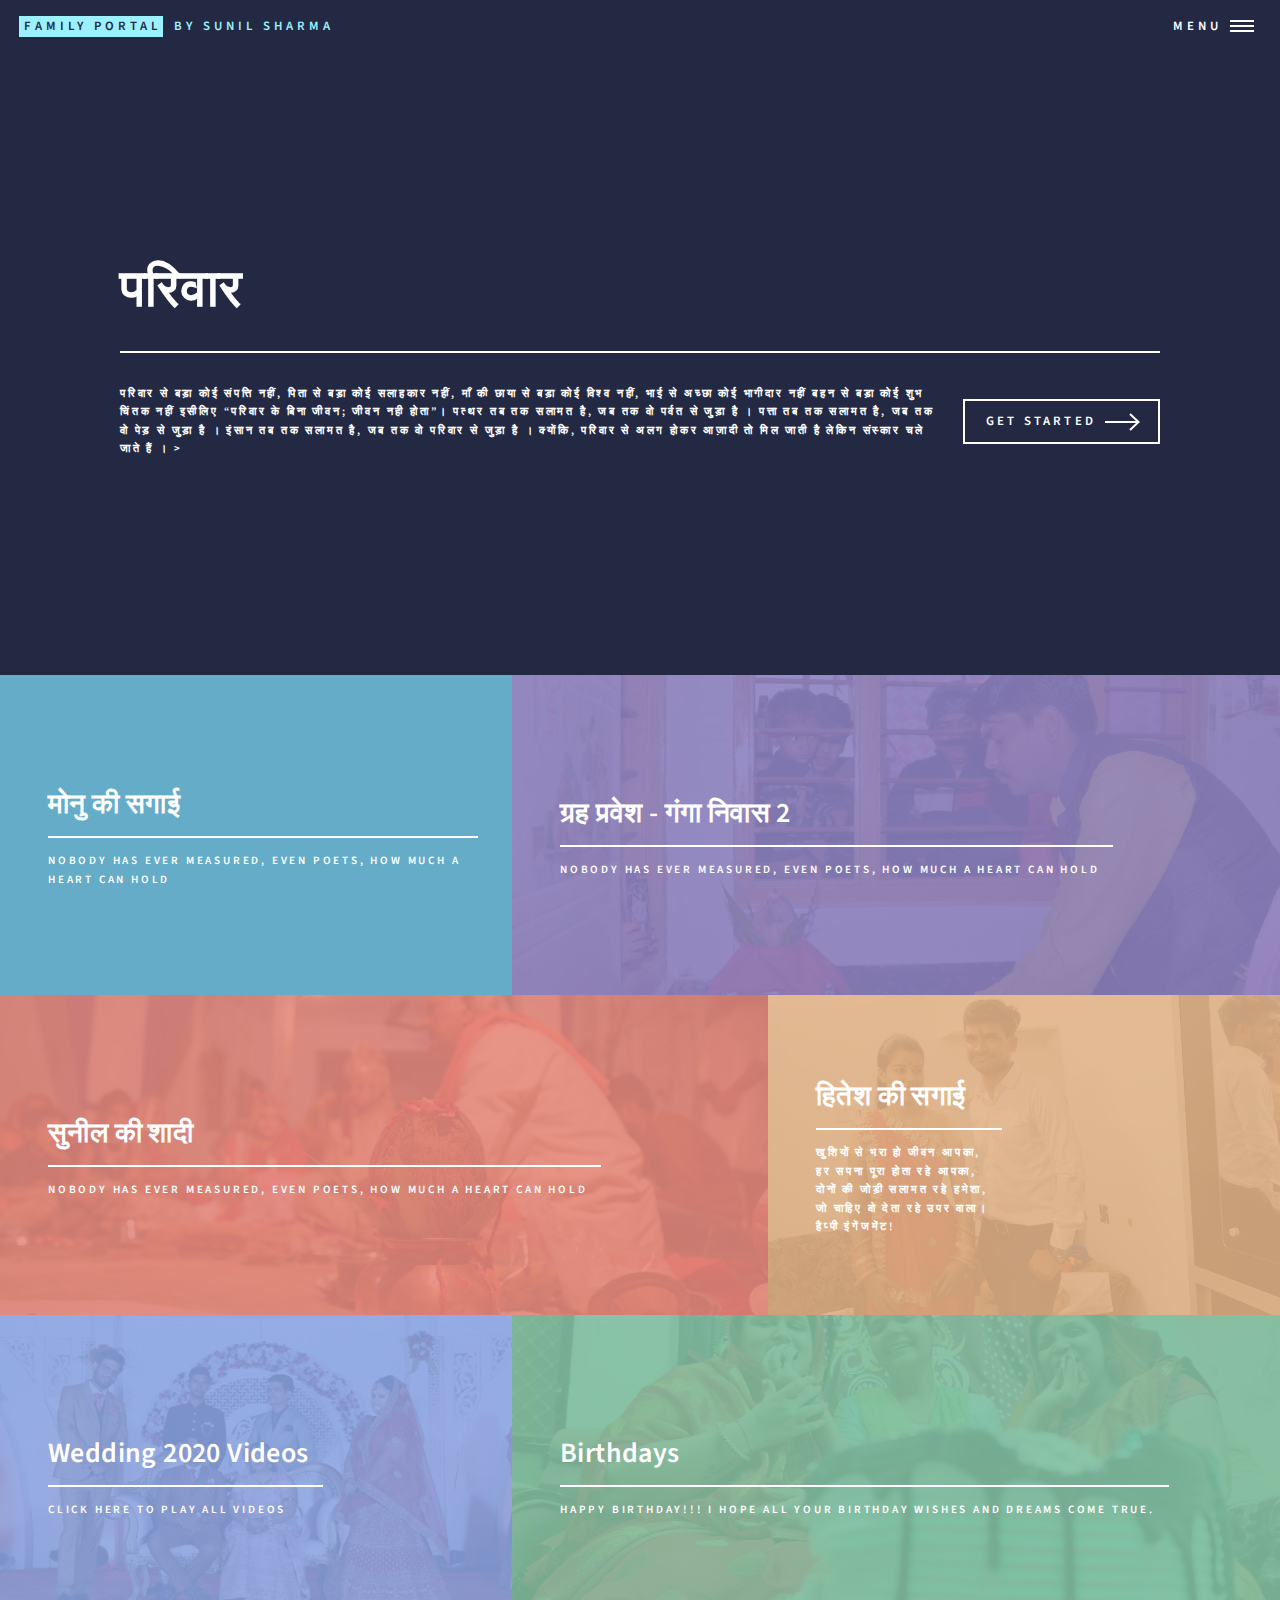
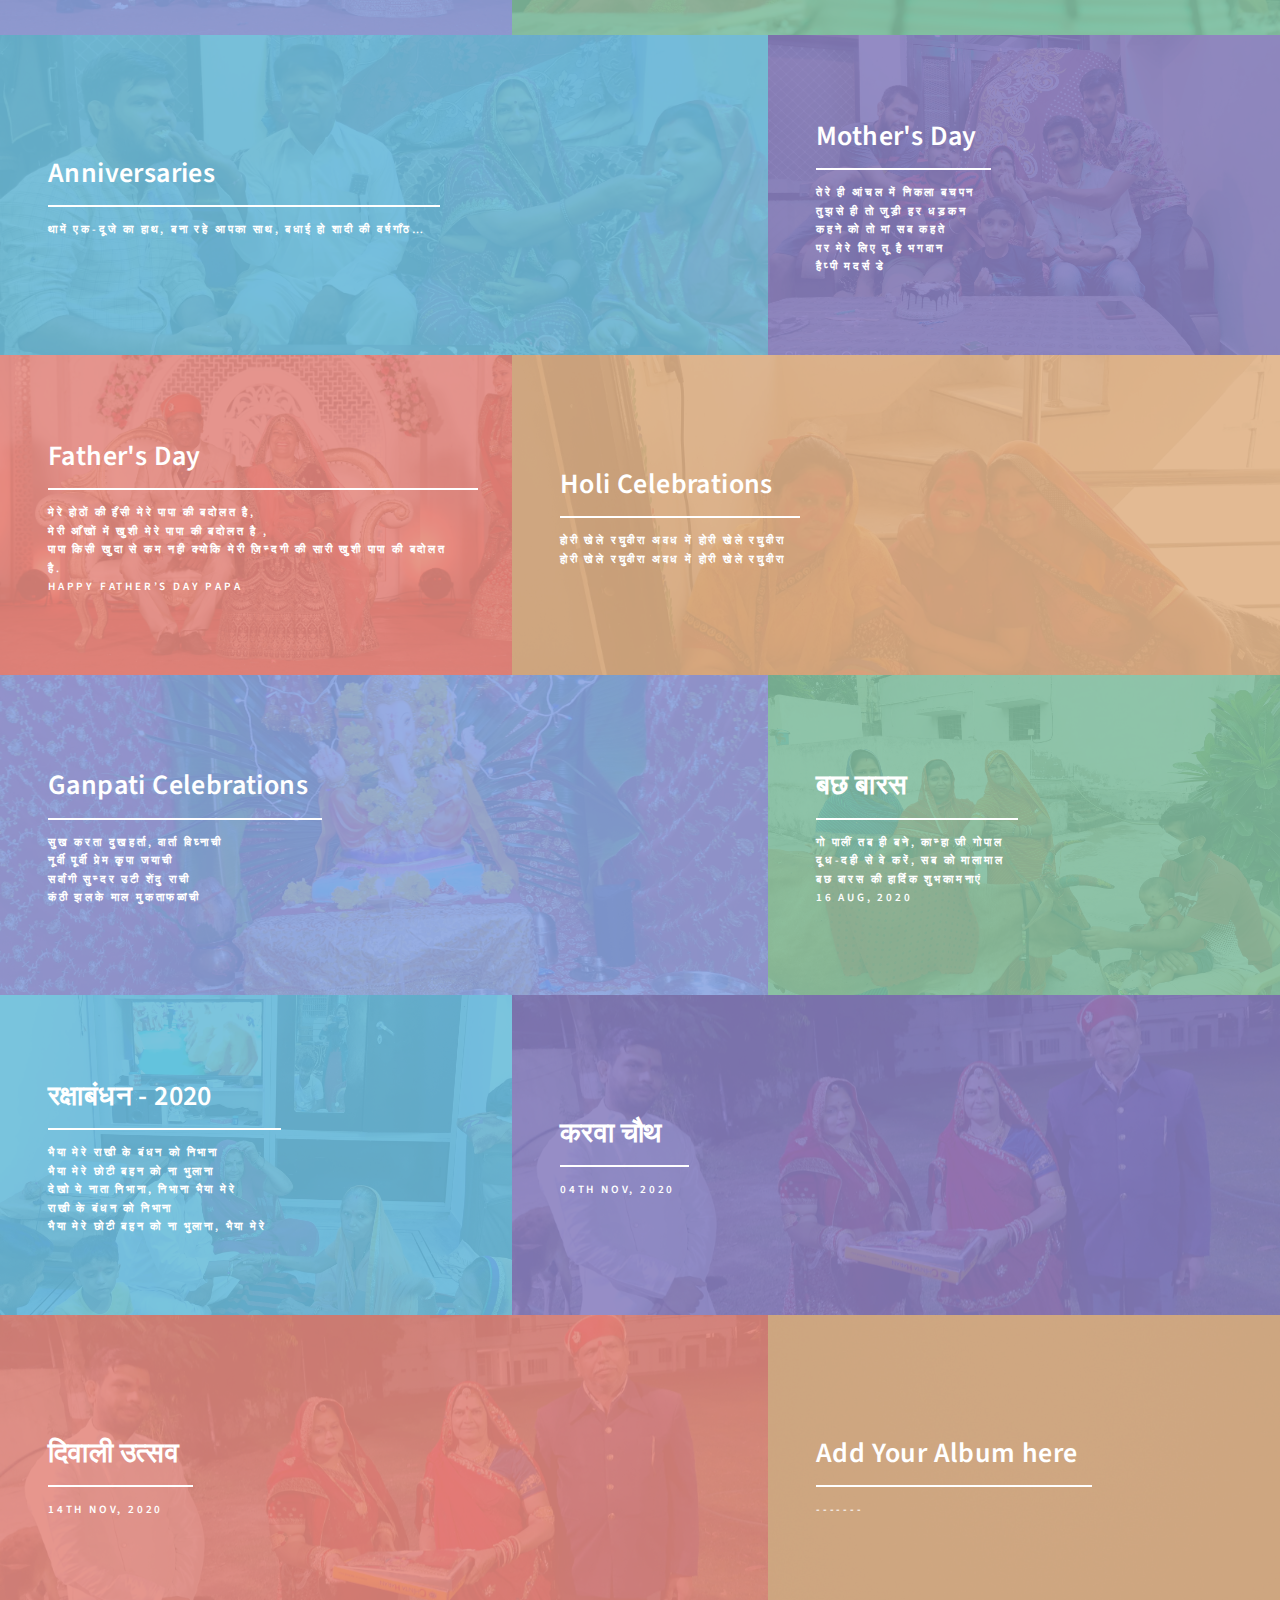
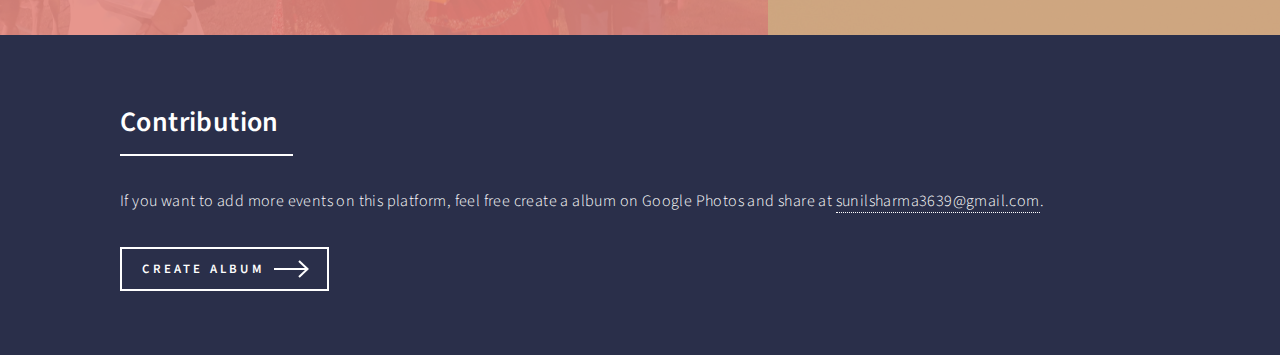
==== commit ba94764f: "Update index.html" ====
--- a/index.html
+++ b/index.html
@@ -87,6 +87,15 @@
 
             <!-- One -->
               <section id="one" class="tiles">
+                <article>
+                  <span class="image">
+                    <img src="images/monu_sagai.jpg" alt="" />
+                  </span>
+                  <header class="major">
+                    <h3><a href="https://photos.google.com/u/1/share/AF1QipO4FVBLZKau_CYYjk0H9DwIxKhm5sYgCfYr2umtTn3gEoQOBxaLM9h29FTVtS-vNA" target="_blank" class="link">मोनु की सगाई </a></h3>
+                    <p>Nobody has ever measured, even poets, how much a heart can hold</p>
+                  </header>
+                </article>
                 <article>
                   <span class="image">
                     <img src="images/grah_pravesh_dp.jpeg" alt="" />
